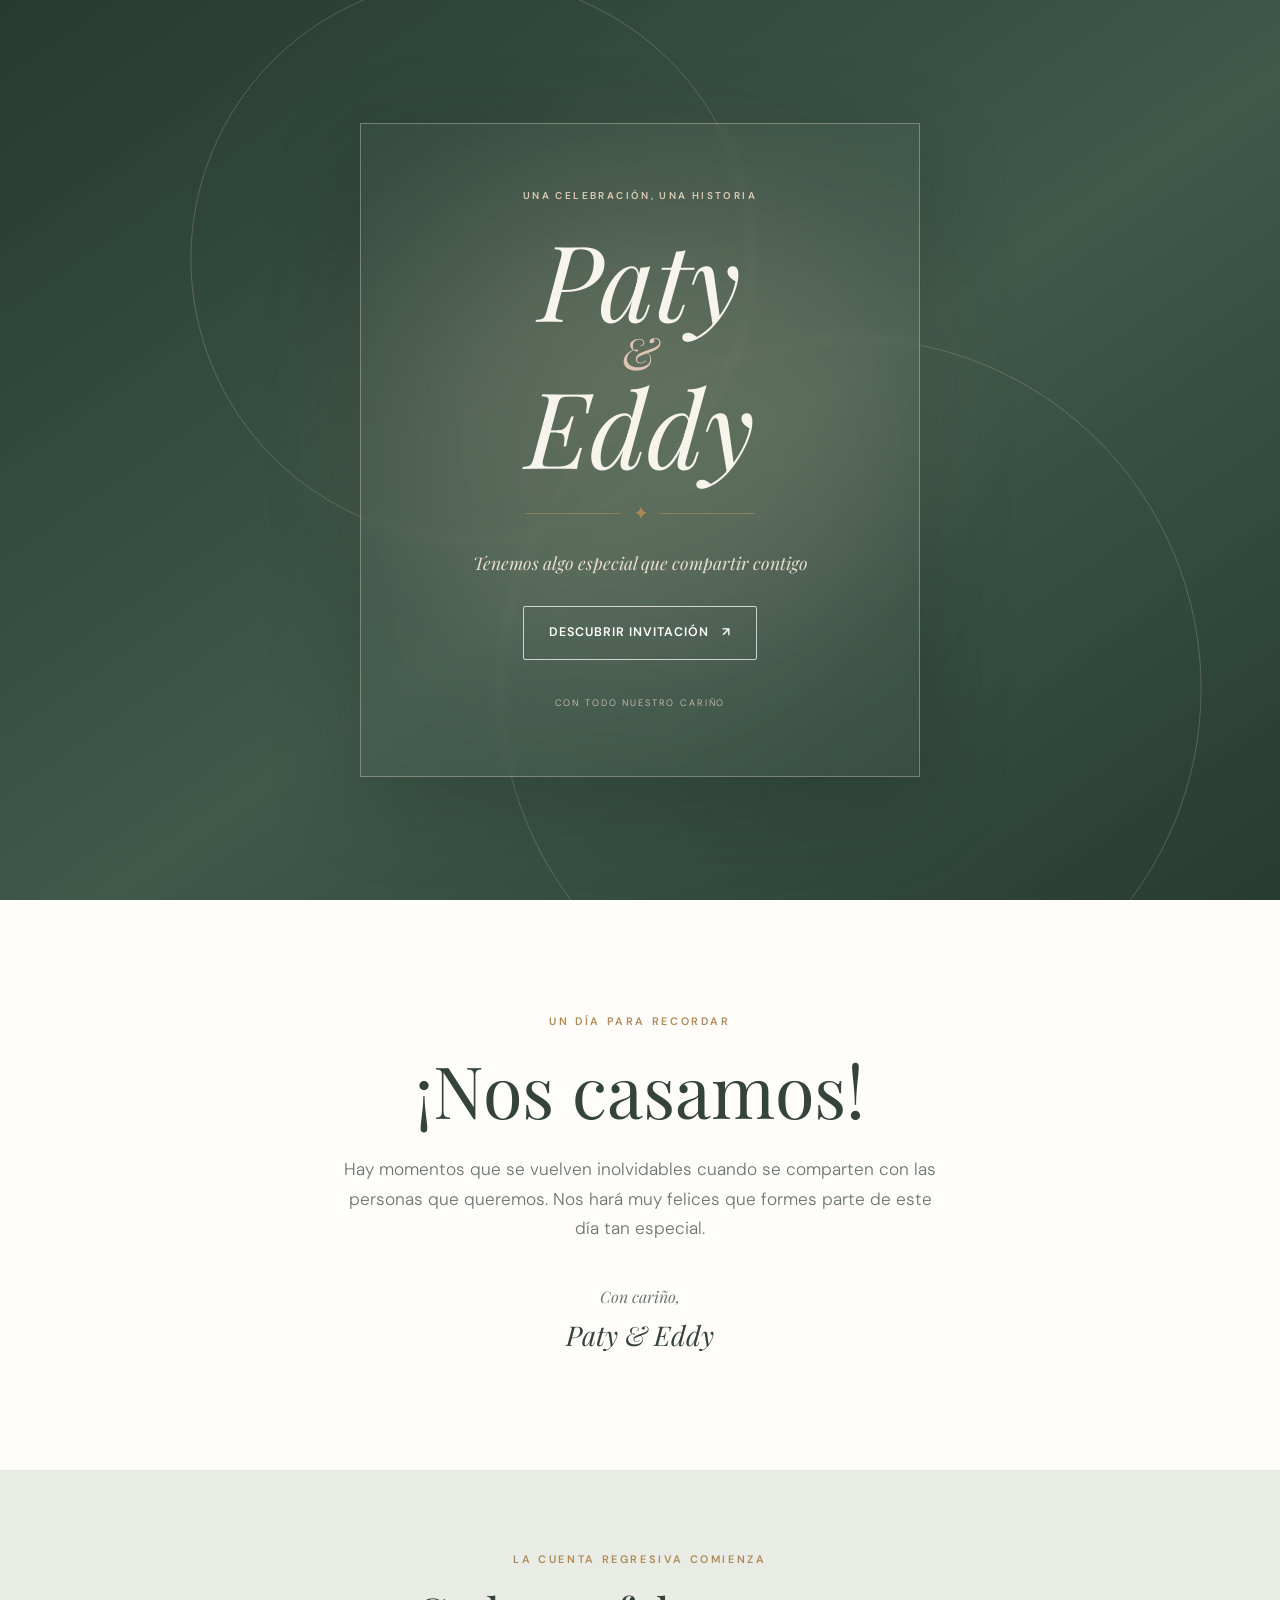
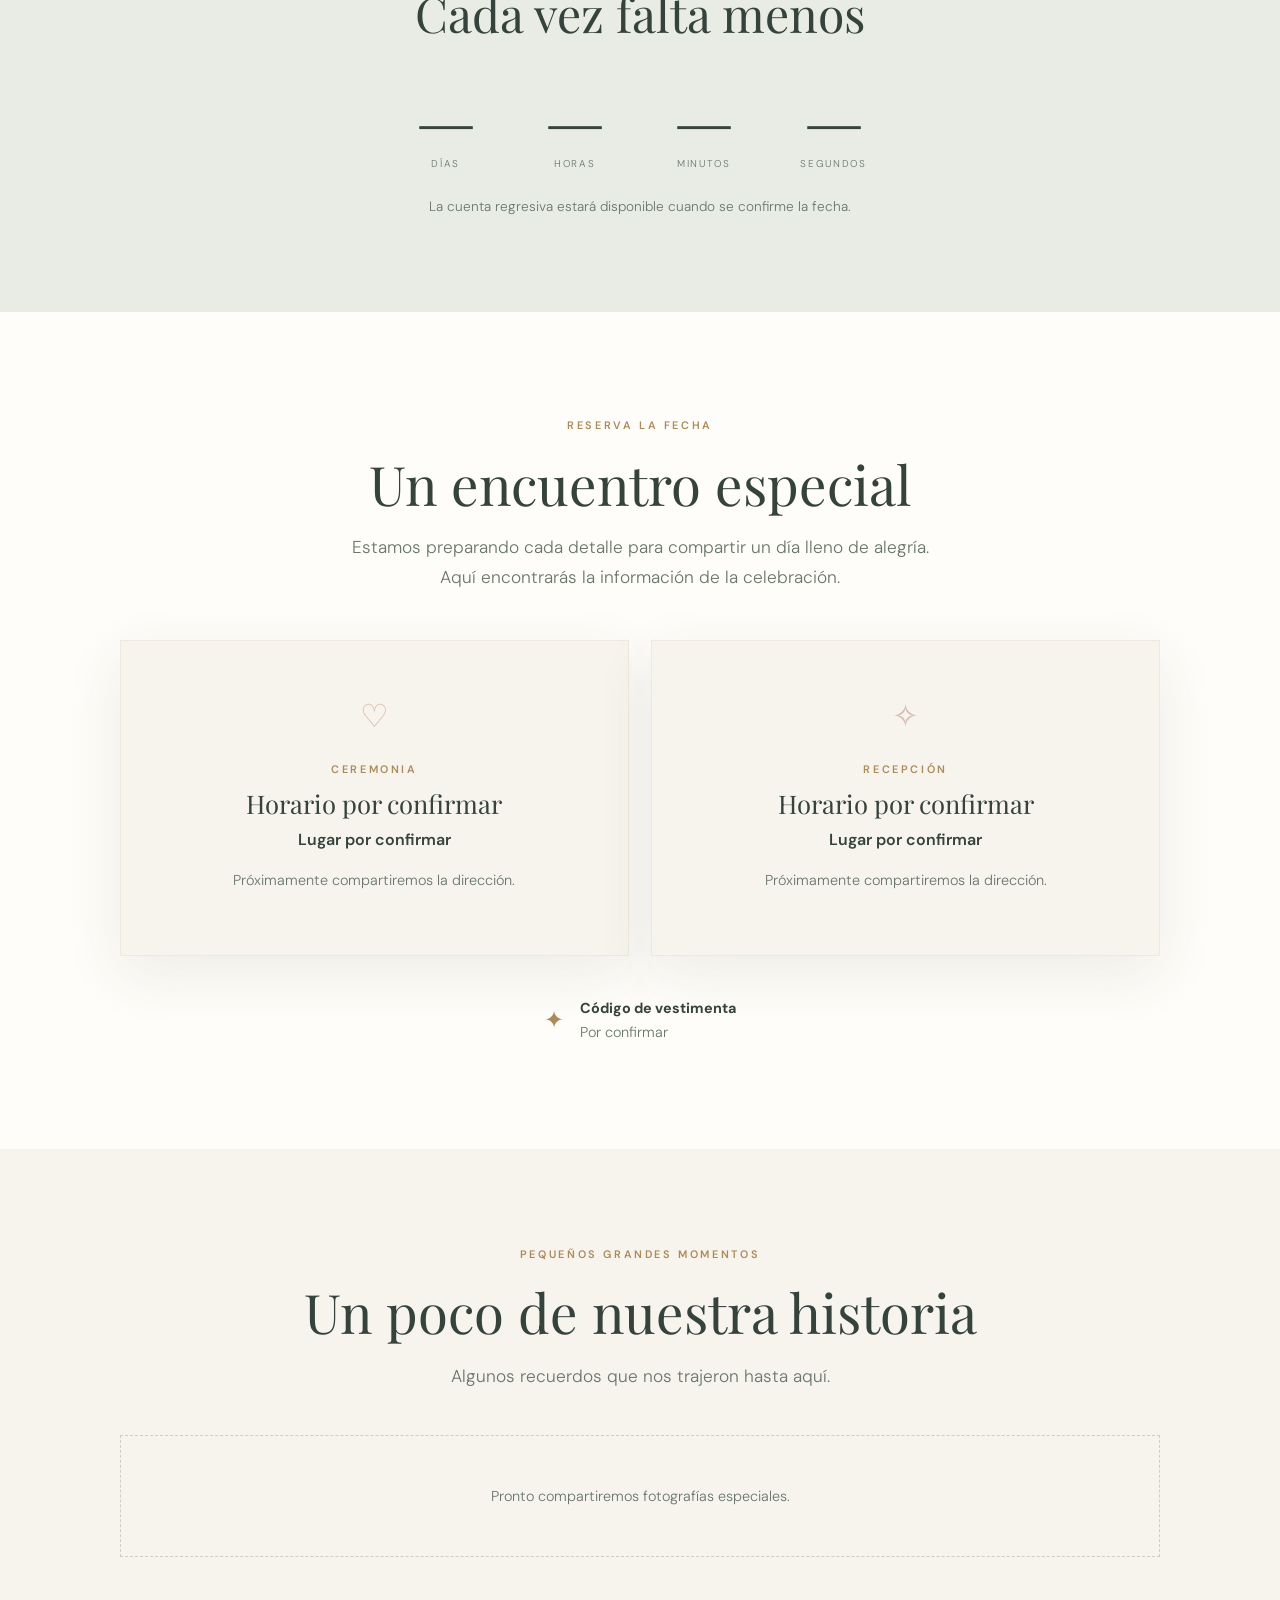
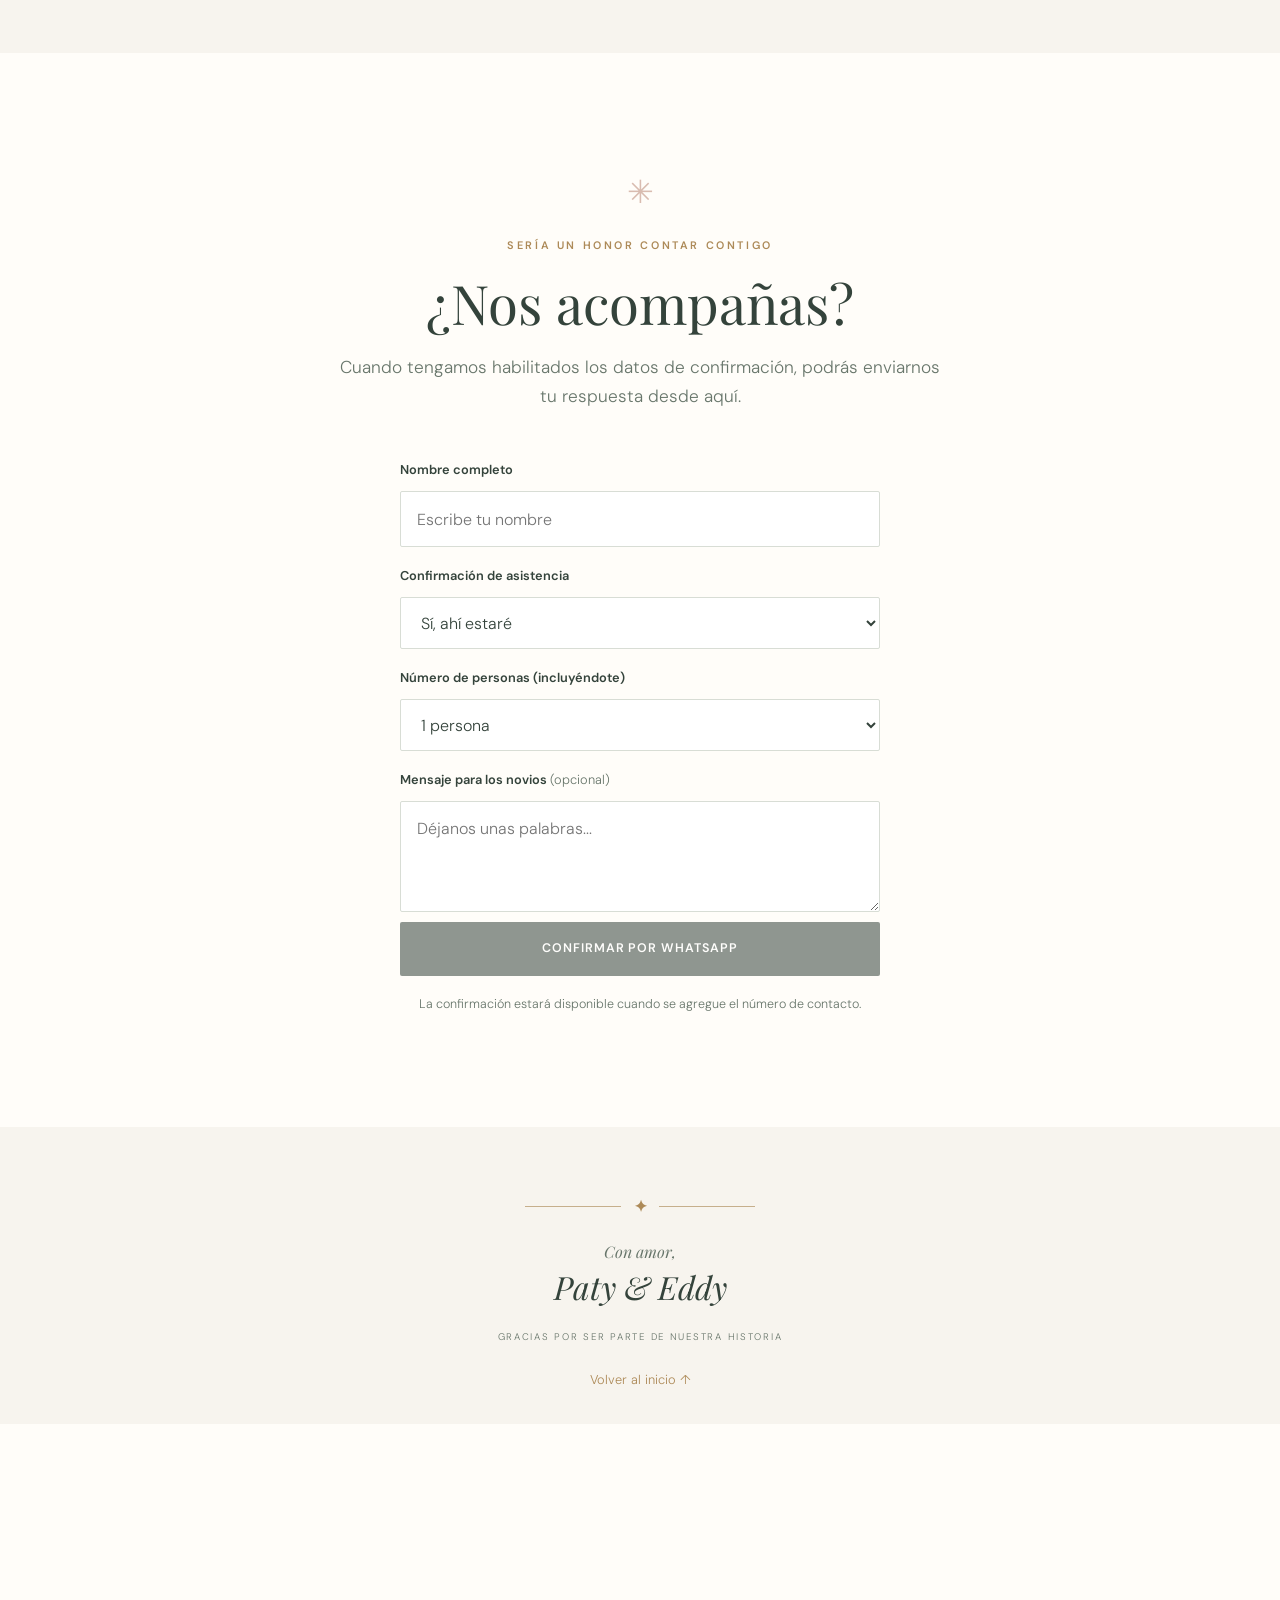
==== Proyecto_boda-mejoras-invitacion/index.html @ ac0dd662 "Actualización" ====
<!doctype html>
<html lang="es">
<head>
  <meta charset="utf-8">
  <meta name="viewport" content="width=device-width, initial-scale=1">
  <meta name="theme-color" content="#f7f4ee">
  <meta name="description" content="Una invitación especial para celebrar el amor.">
  <title>Paty &amp; Eddy | Nuestra boda</title>
  <link rel="preconnect" href="https://fonts.googleapis.com">
  <link rel="preconnect" href="https://fonts.gstatic.com" crossorigin>
  <link href="https://fonts.googleapis.com/css2?family=DM+Sans:wght@300;400;500;600&family=Playfair+Display:ital,wght@0,400;0,500;0,600;1,400;1,500&display=swap" rel="stylesheet">
  <link rel="stylesheet" href="css/style.css">
  <script src="js/config.js" defer></script>
  <script src="js/main.js" defer></script>
</head>
<body class="gate-locked">
  <div class="invitation-gate" id="invitationGate" aria-label="Abrir invitación">
    <div class="gate-glow" aria-hidden="true"></div>
    <div class="gate-card">
      <p class="eyebrow">UNA CELEBRACIÓN, UNA HISTORIA</p>
      <div class="gate-monogram" aria-hidden="true"><span data-text="partnerOne">Paty</span><i>&amp;</i><span data-text="partnerTwo">Eddy</span></div>
      <div class="cover__rule"><span></span><b>✦</b><span></span></div>
      <p class="gate-caption">Tenemos algo especial que compartir contigo</p>
      <button class="button button--light gate-open" id="openInvitation" type="button">Descubrir invitación <span aria-hidden="true">↗</span></button>
      <p class="gate-footnote">CON TODO NUESTRO CARIÑO</p>
    </div>
  </div>
  <a class="skip-link" href="#contenido">Saltar al contenido</a>

  <header class="cover" id="inicio">
    <div class="cover__ornament" aria-hidden="true">✳</div>
    <p class="eyebrow" data-text="intro">CON ALEGRÍA EN EL CORAZÓN</p>
    <p class="cover__names"><span data-text="partnerOne">Paty</span><i>&amp;</i><span data-text="partnerTwo">Eddy</span></p>
    <div class="cover__rule"><span></span><b>✦</b><span></span></div>
    <p class="cover__date" id="coverDate">PRONTO COMPARTIREMOS LA FECHA</p>
    <p class="cover__small">NOS ENCANTARÍA CELEBRAR CONTIGO</p>
  </header>

  <main id="contenido" tabindex="-1">
    <section class="welcome section-shell">
      <p class="eyebrow">UN DÍA PARA RECORDAR</p>
      <h1>¡Nos casamos!</h1>
      <p class="welcome__copy">Hay momentos que se vuelven inolvidables cuando se comparten con las personas que queremos. Nos hará muy felices que formes parte de este día tan especial.</p>
      <div class="signature"><span>Con cariño,</span><strong data-text="couple">Paty &amp; Eddy</strong></div>
    </section>

    <section class="countdown-band" aria-labelledby="countdownTitle">
      <div class="section-shell">
        <p class="eyebrow">LA CUENTA REGRESIVA COMIENZA</p>
        <h2 id="countdownTitle">Cada vez falta menos</h2>
        <div class="countdown" id="countdown" aria-live="polite">
          <div><strong id="days">--</strong><span>DÍAS</span></div>
          <div><strong id="hours">--</strong><span>HORAS</span></div>
          <div><strong id="minutes">--</strong><span>MINUTOS</span></div>
          <div><strong id="seconds">--</strong><span>SEGUNDOS</span></div>
        </div>
        <p class="muted-note" id="countdownNote">La fecha de la celebración se anunciará próximamente.</p>
      </div>
    </section>

    <section class="details section-shell" id="detalles">
      <p class="eyebrow">RESERVA LA FECHA</p>
      <h2>Un encuentro especial</h2>
      <p class="section-intro">Estamos preparando cada detalle para compartir un día lleno de alegría. Aquí encontrarás la información de la celebración.</p>
      <div class="event-grid">
        <article class="event-card">
          <div class="event-card__icon" aria-hidden="true">♡</div>
          <p class="eyebrow">CEREMONIA</p>
          <h3 id="ceremonyTime">Horario por confirmar</h3>
          <p class="event-card__place" id="ceremonyVenue">Lugar por confirmar</p>
          <p class="event-card__address" id="ceremonyAddress">Próximamente compartiremos la dirección.</p>
          <a class="text-link" id="ceremonyMap" href="#" target="_blank" rel="noopener" hidden>Ver ubicación ↗</a>
        </article>
        <article class="event-card">
          <div class="event-card__icon" aria-hidden="true">✧</div>
          <p class="eyebrow">RECEPCIÓN</p>
          <h3 id="receptionTime">Horario por confirmar</h3>
          <p class="event-card__place" id="receptionVenue">Lugar por confirmar</p>
          <p class="event-card__address" id="receptionAddress">Próximamente compartiremos la dirección.</p>
          <a class="text-link" id="receptionMap" href="#" target="_blank" rel="noopener" hidden>Ver ubicación ↗</a>
        </article>
      </div>
      <div class="dress-code">
        <span aria-hidden="true">✦</span>
        <p><strong>Código de vestimenta</strong><br><span id="dressCode">Por confirmar</span></p>
      </div>
    </section>

    <section class="gallery-section">
      <div class="section-shell">
        <p class="eyebrow">PEQUEÑOS GRANDES MOMENTOS</p>
        <h2>Un poco de nuestra historia</h2>
        <p class="section-intro">Algunos recuerdos que nos trajeron hasta aquí.</p>
        <div class="gallery" id="gallery">
          <div class="gallery-empty">Pronto compartiremos fotografías especiales.</div>
        </div>
      </div>
    </section>

    <section class="rsvp section-shell" id="confirmacion">
      <div class="rsvp__flower" aria-hidden="true">✳</div>
      <p class="eyebrow">SERÍA UN HONOR CONTAR CONTIGO</p>
      <h2>¿Nos acompañas?</h2>
      <p class="section-intro">Cuando tengamos habilitados los datos de confirmación, podrás enviarnos tu respuesta desde aquí.</p>
      <form id="rsvpForm" class="rsvp-form">
        <label for="guestName">Nombre completo</label>
        <input id="guestName" name="guestName" type="text" autocomplete="name" placeholder="Escribe tu nombre" required maxlength="90">
        <label for="attendance">Confirmación de asistencia</label>
        <select id="attendance" name="attendance" required>
          <option value="Sí asistiré">Sí, ahí estaré</option>
          <option value="No podré asistir">No podré asistir</option>
        </select>
        <label for="guestCount">Número de personas (incluyéndote)</label>
        <select id="guestCount" name="guestCount">
          <option value="1">1 persona</option><option value="2">2 personas</option>
          <option value="3">3 personas</option><option value="4">4 personas</option>
          <option value="5">5 personas</option>
        </select>
        <label for="guestMessage">Mensaje para los novios <span>(opcional)</span></label>
        <textarea id="guestMessage" name="guestMessage" rows="3" maxlength="300" placeholder="Déjanos unas palabras..."></textarea>
        <button class="button button--dark" type="submit" id="rsvpButton">Confirmar por WhatsApp</button>
        <p class="form-note" id="rsvpNote" role="status">La confirmación estará disponible cuando se agregue el número de contacto.</p>
      </form>
    </section>
  </main>

  <footer class="footer">
    <div class="cover__rule"><span></span><b>✦</b><span></span></div>
    <p>Con amor,</p>
    <strong data-text="couple">Paty &amp; Eddy</strong>
    <small>GRACIAS POR SER PARTE DE NUESTRA HISTORIA</small>
    <a href="#inicio" class="back-top">Volver al inicio ↑</a>
  </footer>

  <div class="scroll-progress" id="scrollProgress" aria-hidden="true"></div>
  <canvas class="particle-canvas" id="particleCanvas" aria-hidden="true"></canvas>
  <button class="back-top-float" id="backTop" type="button" aria-label="Volver al inicio" title="Volver al inicio">↑</button>

  <div class="lightbox" id="lightbox" role="dialog" aria-modal="true" aria-label="Fotografía ampliada" hidden>
    <button class="lightbox__close" id="lightboxClose" type="button" aria-label="Cerrar fotografía">×</button>
    <img id="lightboxImage" alt="">
  </div>

  <audio id="weddingAudio" preload="metadata"></audio>

  <aside class="music-player" id="musicPlayer" aria-label="Reproductor de música" hidden>
    <div class="music-player__top">
      <div class="vinyl-wrap" aria-hidden="true">
        <div class="vinyl-record" id="vinylRecord">
          <span class="vinyl-record__label">P&amp;E</span>
        </div>
      </div>
      <div class="music-player__meta">
        <span class="music-player__eyebrow">MÚSICA PARA ESTE DÍA</span>
        <strong id="trackTitle">Nuestra canción</strong>
        <span id="trackArtist">Nuestra selección musical</span>
      </div>
    </div>

    <div class="music-player__progress">
      <div class="music-player__times">
        <span id="currentTime">0:00</span>
        <span id="trackDuration">0:00</span>
      </div>
      <input id="trackProgress" type="range" min="0" max="100" step="0.1" value="0"
             aria-label="Progreso de la canción" aria-valuetext="0:00 de 0:00">
    </div>

    <div class="music-player__bottom">
      <div class="music-player__controls">
        <button id="prevTrack" type="button" aria-label="Canción anterior" title="Anterior">
          <svg viewBox="0 0 24 24" aria-hidden="true"><path d="M6 5v14M19 6l-10 6 10 6z"/></svg>
        </button>
        <button id="playPause" class="music-player__play" type="button" aria-label="Reproducir música" title="Reproducir">
          <svg viewBox="0 0 24 24" aria-hidden="true"><path d="m9 6 10 6-10 6z" fill="currentColor" stroke="none"/></svg>
        </button>
        <button id="nextTrack" type="button" aria-label="Siguiente canción" title="Siguiente">
          <svg viewBox="0 0 24 24" aria-hidden="true"><path d="M18 5v14M5 6l10 6-10 6z"/></svg>
        </button>
      </div>
      <label class="music-player__volume" for="musicVolume">
        <span class="music-player__volume-icon" aria-hidden="true">
          <svg viewBox="0 0 24 24"><path d="M4 10v4h4l5 4V6l-5 4H4zM16 9a5 5 0 0 1 0 6"/></svg>
        </span>
        <span>Volumen</span>
        <input id="musicVolume" type="range" min="0" max="1" step="0.05" value="0.55" aria-label="Volumen">
      </label>
      <button id="muteMusic" type="button" aria-label="Silenciar música" title="Silenciar">
        <svg viewBox="0 0 24 24" aria-hidden="true"><path d="M4 10v4h4l5 4V6l-5 4H4zM16 9a5 5 0 0 1 0 6"/></svg>
      </button>
    </div>
  </aside>

  <button class="music-toggle" id="musicToggle" type="button" aria-label="Mostrar reproductor" aria-expanded="false" title="Mostrar reproductor">
    <svg viewBox="0 0 24 24" aria-hidden="true"><circle cx="12" cy="12" r="9"/><circle cx="12" cy="12" r="2"/></svg>
  </button>
</body>
</html>
---- Proyecto_boda-mejoras-invitacion/css/style.css ----
:root {

  --ink: #34433b;

  --ink-soft: #68766b;

  --sage: #a9b6a3;

  --sage-pale: #e8ece4;

  --cream: #f7f4ee;

  --paper: #fffdf9;

  --rose: #d9bcb0;

  --gold: #ad8a58;

  --serif: "Playfair Display", Georgia, serif;

  --sans: "DM Sans", Arial, sans-serif;

  --shadow: 0 18px 55px rgba(52, 67, 59, .09);

}

* { box-sizing: border-box; }

html { scroll-behavior: smooth; }

body { margin: 0; color: var(--ink); background: var(--paper); font-family: var(--sans); font-weight: 300; line-height: 1.7; }

a { color: inherit; }

button, input, select, textarea { font: inherit; }

.skip-link { position: absolute; left: -9999px; top: 1rem; z-index: 100; background: white; padding: .7rem 1rem; }

.skip-link:focus { left: 1rem; }

.cover {

  min-height: min(900px, 100svh); padding: 5rem 1.5rem 4rem; display: flex; flex-direction: column;

  justify-content: center; align-items: center; text-align: center; position: relative; overflow: hidden;

  color: var(--cream); background:

    radial-gradient(ellipse at 50% 48%, rgba(255,255,255,.07), transparent 42%),

    linear-gradient(145deg, #52675a, #34483d 58%, #293b33);

}

.cover::before, .cover::after { content: ""; position: absolute; width: min(40vw, 360px); aspect-ratio: 1; border: 1px solid rgba(217,188,176,.35); border-radius: 50%; pointer-events: none; }

.cover::before { top: -190px; left: -160px; }

.cover::after { bottom: -210px; right: -160px; }

.cover__ornament { color: var(--rose); font-size: 2rem; margin-bottom: 1.2rem; }

.eyebrow { color: var(--gold); font-size: .68rem; font-weight: 600; letter-spacing: .24em; margin: 0 0 1rem; }

.cover .eyebrow, .cover__small { color: #e4d6c9; }

.cover__names { display: flex; flex-direction: column; gap: .05em; font: italic clamp(4rem, 13vw, 8.5rem)/.98 var(--serif); margin: 1.2rem 0; }

.cover__names i { font-size: .43em; color: #dfc4b4; font-weight: 400; }

.cover__rule { display: flex; align-items: center; justify-content: center; gap: .8rem; width: min(230px, 55vw); margin: 1.1rem auto; color: var(--gold); }

.cover__rule span { height: 1px; flex: 1; background: currentColor; opacity: .65; }

.cover__date { letter-spacing: .18em; font-size: .76rem; color: #e8ddd1; margin: .8rem 0 2rem; }

.button { display: inline-flex; justify-content: center; align-items: center; gap: .8rem; border: 1px solid transparent; border-radius: 2px; padding: .95rem 1.6rem; text-decoration: none; cursor: pointer; font-size: .78rem; font-weight: 600; letter-spacing: .08em; text-transform: uppercase; transition: transform .2s, background .2s; }

.button:hover { transform: translateY(-2px); }

.button--light { border-color: rgba(255,255,255,.65); color: white; background: transparent; }

.button--light:hover { background: rgba(255,255,255,.1); }

.button--dark { color: white; background: var(--ink); width: 100%; }

.button--dark:hover { background: #52675a; }

.cover__small { margin: 2.2rem 0 0; font-size: .62rem; letter-spacing: .2em; }

.section-shell { width: min(100% - 3rem, 980px); margin: 0 auto; }

section { padding: 6.5rem 0; text-align: center; }

h1, h2, h3 { font-family: var(--serif); font-weight: 400; line-height: 1.2; }

h1 { font-size: clamp(2.8rem, 7vw, 4.5rem); margin: 0 0 1.4rem; }

h2 { font-size: clamp(2.2rem, 5vw, 3.4rem); margin: 0 0 1.1rem; }

.welcome { padding-top: 7rem; padding-bottom: 7rem; }

.welcome__copy, .section-intro { max-width: 610px; margin: 0 auto; color: var(--ink-soft); font-size: 1rem; }

.signature { display: grid; gap: .1rem; margin-top: 2.5rem; color: var(--ink-soft); font-family: var(--serif); font-style: italic; }

.signature strong { color: var(--ink); font-size: 1.7rem; font-weight: 400; }

.countdown-band { background: var(--sage-pale); text-align: center; padding: 5rem 0; }

.countdown-band h2 { font-size: clamp(2rem, 5vw, 3rem); }

.countdown { display: flex; justify-content: center; gap: clamp(1rem, 5vw, 4rem); margin: 2.4rem auto 1.4rem; }

.countdown div { min-width: 65px; display: grid; gap: .2rem; }

.countdown strong { font: 400 clamp(2.5rem, 7vw, 4.5rem)/1 var(--serif); color: var(--ink); font-variant-numeric: tabular-nums; }

.countdown span { font-size: .62rem; letter-spacing: .17em; color: var(--ink-soft); }

.muted-note { color: var(--ink-soft); font-size: .85rem; }

.event-grid { display: grid; grid-template-columns: repeat(2, minmax(0,1fr)); gap: 1.4rem; margin-top: 3rem; text-align: center; }

.event-card { padding: 2.4rem 1.5rem; background: var(--cream); border: 1px solid #eee8df; box-shadow: var(--shadow); }

.event-card__icon { color: var(--rose); font-size: 2rem; margin-bottom: 1rem; }

.event-card .eyebrow { margin-bottom: .6rem; }

.event-card h3 { font-size: 1.6rem; margin: 0 0 .5rem; }

.event-card__place { font-weight: 600; margin: 0 0 .2rem; }

.event-card__address { color: var(--ink-soft); font-size: .9rem; white-space: pre-line; }

.text-link { color: var(--gold); font-size: .8rem; text-underline-offset: 4px; }

.dress-code { display: flex; align-items: center; justify-content: center; gap: 1rem; margin-top: 2.5rem; }

.dress-code > span { color: var(--gold); font-size: 1.5rem; }

.dress-code p { margin: 0; text-align: left; font-size: .9rem; }

.dress-code p span { color: var(--ink-soft); }

.gallery-section { background: var(--cream); padding: 6rem 0; text-align: center; }

.gallery { display: grid; grid-template-columns: repeat(3, minmax(0,1fr)); gap: .8rem; margin-top: 2.7rem; }

.gallery button { padding: 0; border: 0; aspect-ratio: 1; overflow: hidden; background: var(--sage-pale); cursor: zoom-in; }

.gallery img { width: 100%; height: 100%; display: block; object-fit: cover; transition: transform .4s; }

.gallery button:hover img { transform: scale(1.05); }

.gallery-empty { grid-column: 1 / -1; padding: 3rem 1rem; border: 1px dashed #c8cfc4; color: var(--ink-soft); font-size: .9rem; }

.rsvp { max-width: 650px; padding-top: 7rem; padding-bottom: 7rem; }

.rsvp__flower { color: var(--rose); font-size: 2rem; margin-bottom: 1rem; }

.rsvp-form { max-width: 480px; display: grid; gap: .65rem; text-align: left; margin: 2.5rem auto 0; }

.rsvp-form label { font-size: .8rem; font-weight: 600; margin-top: .45rem; }

.rsvp-form label span { color: var(--ink-soft); font-weight: 300; }

.rsvp-form input, .rsvp-form select, .rsvp-form textarea { width: 100%; border: 1px solid #d8ddd5; border-radius: 2px; padding: .85rem 1rem; color: var(--ink); background: #fff; outline-offset: 2px; }

.rsvp-form input:focus, .rsvp-form select:focus, .rsvp-form textarea:focus { outline: 2px solid var(--sage); }

.rsvp-form textarea { resize: vertical; }

.form-note { color: var(--ink-soft); text-align: center; font-size: .78rem; margin: .5rem 0 0; }

.footer { padding: 3rem 1.5rem 2rem; text-align: center; background: var(--cream); }

.footer > p { font-family: var(--serif); font-style: italic; margin: 1rem 0 0; color: var(--ink-soft); }

.footer > strong { display: block; font: italic 2rem var(--serif); }

.footer small { display: block; margin-top: 1.3rem; color: var(--ink-soft); font-size: .6rem; letter-spacing: .18em; }

.back-top { display: inline-block; margin-top: 1.5rem; color: var(--gold); font-size: .8rem; text-decoration: none; }

.music-toggle { position: fixed; right: 1.2rem; bottom: 1.2rem; z-index: 10; width: 48px; height: 48px; border: 0; border-radius: 50%; color: white; background: var(--ink); box-shadow: var(--shadow); cursor: pointer; font-size: 1.3rem; }

.lightbox { position: fixed; inset: 0; z-index: 120; display: grid; place-items: center; padding: 2rem; background: rgba(24,34,29,.94); }

.lightbox[hidden] { display: none; }

.lightbox img { max-width: min(100%, 1100px); max-height: 85vh; object-fit: contain; }

.lightbox__close { position: absolute; top: 1rem; right: 1.5rem; border: 0; color: white; background: transparent; font-size: 2.5rem; cursor: pointer; }

@media (max-width: 650px) {

  .cover { min-height: 92svh; }

  section { padding: 5rem 0; }

  .event-grid { grid-template-columns: 1fr; }

  .countdown { gap: .75rem; }

  .countdown div { min-width: 58px; }

  .countdown span { font-size: .55rem; letter-spacing: .1em; }

  .gallery { grid-template-columns: repeat(2, minmax(0,1fr)); gap: .55rem; }

  .section-shell { width: min(100% - 2rem, 980px); }

}

@media (prefers-reduced-motion: reduce) {

  *, *::before, *::after { scroll-behavior: auto !important; transition-duration: .01ms !important; animation-duration: .01ms !important; }

}





*/* EXPERIENCIA DE APERTURA */*

.gate-locked { overflow: hidden; }

.invitation-gate {

  position: fixed; inset: 0; z-index: 100; display: grid; place-items: center; overflow: hidden;

  padding: 1.5rem; color: var(--cream); text-align: center;

  background: radial-gradient(ellipse at 50% 42%, rgba(190,169,137,.16), transparent 42%),

              linear-gradient(145deg, #253a31, #40594b 54%, #263b32);

  transition: opacity .85s ease, visibility .85s ease;

}

.invitation-gate::before, .invitation-gate::after { content: ""; position: absolute; width: min(76vw, 560px); aspect-ratio: 1; border: 1px solid rgba(224,202,174,.24); border-radius: 50%; pointer-events: none; }

.invitation-gate::before { transform: translate(-30%, -34%); }

.invitation-gate::after { transform: translate(30%, 34%); width: min(94vw, 700px); }

.gate-glow { position: absolute; width: min(75vw, 520px); aspect-ratio: 1; border-radius: 50%; background: rgba(226,204,171,.08); filter: blur(65px); animation: gatePulse 5s ease-in-out infinite alternate; }

.gate-card { position: relative; z-index: 1; width: min(100%, 560px); padding: clamp(2rem, 7vw, 4rem) clamp(1.2rem, 5vw, 3rem); border: 1px solid rgba(232,220,201,.36); background: rgba(255,255,255,.035); box-shadow: 0 25px 90px rgba(0,0,0,.16); backdrop-filter: blur(5px); animation: gateArrive 1s cubic-bezier(.2,.75,.25,1) both; }

.gate-card .eyebrow { color: #dfcdb5; font-size: .62rem; }

.gate-monogram { display: flex; flex-direction: column; gap: .02em; margin: 1.5rem 0; font: italic clamp(3.8rem, 15vw, 6.6rem)/.95 var(--serif); }

.gate-monogram i { color: #dfc4b4; font-size: .42em; font-weight: 400; }

.gate-caption { color: #e9dfd3; font: italic 1.1rem var(--serif); margin: 1.5rem 0 2rem; }

.gate-open { min-width: 220px; border-color: rgba(255,255,255,.72); }

.gate-open span { transition: transform .25s ease; }

.gate-open:hover span { transform: translate(3px,-3px); }

.gate-footnote { margin: 2.3rem 0 0; color: #d5c9bb; font-size: .58rem; letter-spacing: .2em; }

.invitation-gate.is-opening { opacity: 0; visibility: hidden; pointer-events: none; }

.invitation-gate.is-opening .gate-card { animation: gateExit .7s ease both; }



*/* REVELADO DE CONTENIDO Y MICROINTERACCIONES */*

.reveal { opacity: 0; transform: translateY(28px); transition: opacity .8s ease var(--reveal-delay, 0ms), transform .8s cubic-bezier(.2,.7,.2,1) var(--reveal-delay, 0ms); }

.reveal.is-visible, .is-visible { opacity: 1; transform: translateY(0); }

.event-card { transition: transform .35s ease, box-shadow .35s ease, border-color .35s ease; }

.event-card:hover { transform: translateY(-7px); border-color: #d8c6ad; box-shadow: 0 24px 60px rgba(52,67,59,.14); }

.gallery button { border-radius: 2px; }

.gallery button:focus-visible, .button:focus-visible, .music-toggle:focus-visible { outline: 3px solid var(--gold); outline-offset: 4px; }

.music-toggle { transition: transform .25s ease, box-shadow .25s ease; }

.music-toggle:hover { transform: translateY(-3px) rotate(8deg); box-shadow: 0 14px 35px rgba(52,67,59,.2); }



@keyframes gateArrive { from { opacity: 0; transform: translateY(24px) scale(.97); } to { opacity: 1; transform: translateY(0) scale(1); } }

@keyframes gateExit { to { opacity: 0; transform: translateY(-18px) scale(1.03); } }

@keyframes gatePulse { from { transform: scale(.88); opacity: .55; } to { transform: scale(1.12); opacity: 1; } }



@media (max-width: 650px) {

  .gate-card { padding: 2.4rem 1.15rem; }

  .gate-caption { max-width: 260px; margin: 1.25rem auto 1.7rem; }

  .gate-open { width: 100%; max-width: 280px; }

  .cover { min-height: 100svh; padding-inline: 1rem; }

  .cover__names { font-size: clamp(3.8rem, 17vw, 6rem); }

  .countdown { display: grid; grid-template-columns: repeat(4, minmax(0,1fr)); gap: .4rem; }

  .countdown div { min-width: 0; }

  .countdown strong { font-size: clamp(1.8rem, 9vw, 2.8rem); }

  .countdown span { font-size: .5rem; letter-spacing: .07em; }

  .event-card { padding: 2rem 1.2rem; }

  .rsvp-form { width: 100%; }

  .music-toggle { right: .85rem; bottom: .85rem; }

}

@media (max-width: 360px) {

  .gate-card .eyebrow { letter-spacing: .13em; }

  .countdown { gap: .2rem; }

  .countdown span { font-size: .45rem; }

}

@media (prefers-reduced-motion: reduce) {

  .gate-glow, .gate-card { animation: none !important; }

  .reveal { opacity: 1; transform: none; transition: none; }

}







*/* PULIDO VISUAL: animaciones suaves y composición adaptable */*

.cover { background-size: 150% 150%; animation: cover-shift 18s ease-in-out infinite alternate; }

.cover__ornament { animation: ornament-turn 18s linear infinite; }

.cover__names span { display: inline-block; transition: transform .45s ease, text-shadow .45s ease; }

.cover__names span:hover { transform: translateY(-5px); text-shadow: 0 10px 28px rgba(0,0,0,.18); }

.cover__rule b { display: inline-block; animation: ornament-pulse 3s ease-in-out infinite; }

.gallery button { position: relative; border-radius: 3px; }

.gallery button::after { content: "＋"; position: absolute; inset: 0; display: grid; place-items: center; color: white; font-size: 2rem; background: rgba(37,58,49,0); opacity: 0; transition: opacity .35s, background .35s; }

.gallery button:hover::after, .gallery button:focus-visible::after { opacity: 1; background: rgba(37,58,49,.22); }

.gallery img { transition: transform .65s cubic-bezier(.2,.7,.2,1), filter .65s; }

.gallery button:hover img { transform: scale(1.075); filter: saturate(1.08); }

.event-card { position: relative; overflow: hidden; }

.event-card::before { content: ""; position: absolute; inset: 0 auto 0 0; width: 3px; background: var(--gold); transform: scaleY(0); transform-origin: bottom; transition: transform .4s ease; }

.event-card:hover::before { transform: scaleY(1); }

.rsvp-form input, .rsvp-form select, .rsvp-form textarea { transition: border-color .2s, box-shadow .2s; }

.rsvp-form input:focus, .rsvp-form select:focus, .rsvp-form textarea:focus { border-color: var(--sage); box-shadow: 0 0 0 4px rgba(169,182,163,.16); }

.button { min-height: 48px; }

@keyframes cover-shift { from { background-position: 0% 45%; } to { background-position: 100% 55%; } }

@keyframes ornament-turn { to { transform: rotate(360deg); } }

@keyframes ornament-pulse { 0%,100% { transform: scale(1); opacity: .8; } 50% { transform: scale(1.2); opacity: 1; } }

@media (min-width: 900px) {

  .section-shell { width: min(100% - 5rem, 1040px); }

  .welcome__copy, .section-intro { font-size: 1.08rem; }

  .event-card { padding: 3rem 2rem; }

  .gallery { gap: 1rem; }

}

@media (max-width: 650px) {

  .section-shell { width: min(100% - 2rem, 980px); }

  .cover { min-height: 100svh; padding: 3.5rem 1rem; }

  .gate-card { width: min(100%, 440px); }

  .gate-monogram { font-size: clamp(3.4rem, 16vw, 5.4rem); }

  section, .gallery-section { padding: 4.5rem 0; }

  .welcome { padding-top: 5rem; padding-bottom: 5rem; }

  .countdown-band { padding: 4rem 0; }

  .dress-code { align-items: flex-start; }

  .gallery { gap: .55rem; }

  .rsvp { padding-top: 5rem; padding-bottom: 5rem; }

  .footer { padding-inline: 1rem; }

}

@media (prefers-reduced-motion: reduce) {

  .cover, .cover__ornament, .cover__rule b { animation: none !important; }

  .cover__names span, .gallery img, .gallery button::after { transition: none !important; }

}



*/* CAPA INTERACTIVA: detalles discretos, sin convertir la boda en una feria RGB. */*

.particle-canvas { position: fixed; inset: 0; z-index: 110; width: 100%; height: 100%; pointer-events: none; }

.scroll-progress { position: fixed; z-index: 80; inset: 0 auto auto 0; width: 0; height: 3px; background: linear-gradient(90deg, #c9ad82, #e7d7bd); box-shadow: 0 1px 8px rgba(173,138,88,.2); pointer-events: none; }

.back-top-float { position: fixed; right: 1.25rem; bottom: 1.25rem; z-index: 70; width: 48px; height: 48px; display: grid; place-items: center; border: 1px solid rgba(255,255,255,.75); border-radius: 50%; color: #fff; background: #34483d; box-shadow: 0 8px 24px rgba(31,45,37,.24); font-size: 1.35rem; cursor: pointer; opacity: 0; visibility: hidden; transform: translateY(10px); transition: opacity .25s, transform .25s, visibility .25s, background .25s; }

.back-top-float.is-visible { opacity: 1; visibility: visible; transform: translateY(0); }

.back-top-float:hover { background: #52675a; transform: translateY(-3px); }

.back-top-float:focus-visible, .music-player button:focus-visible { outline: 3px solid #ad8a58; outline-offset: 3px; }

.music-player { position: fixed; z-index: 70; right: 1.25rem; bottom: 5.1rem; width: min(310px, calc(100vw - 2rem)); padding: 1rem 1.1rem .85rem; color: #fffdf9; background: rgba(49,67,57,.97); border: 1px solid rgba(231,215,189,.35); box-shadow: 0 12px 34px rgba(31,45,37,.2); backdrop-filter: blur(12px); }

.music-player[hidden] { display: none; }

.music-player__meta { display: grid; gap: .12rem; margin-bottom: .65rem; }

.music-player__eyebrow { color: #d8c4a6; font-size: .55rem; letter-spacing: .16em; }

.music-player__meta strong { overflow: hidden; text-overflow: ellipsis; white-space: nowrap; font: italic 1.1rem var(--serif); }

.music-player__controls { display: flex; align-items: center; justify-content: center; gap: .8rem; }

.music-player button { width: 34px; height: 34px; border: 1px solid rgba(255,255,255,.25); border-radius: 50%; color: white; background: transparent; cursor: pointer; font-size: 1.05rem; }

.music-player button:hover { background: rgba(255,255,255,.12); }

.music-player button.music-player__play { width: 42px; height: 42px; color: #34433b; background: #e9ddcb; border-color: #e9ddcb; font-size: .85rem; }

.volume-control { display: flex; align-items: center; gap: .7rem; margin-top: .7rem; color: #e2d9cc; font-size: .65rem; }

.volume-control input { flex: 1; min-width: 0; accent-color: #d5bd98; }

@media (max-width: 650px) {

  .back-top-float { right: .85rem; bottom: .85rem; width: 44px; height: 44px; }

  .music-player { right: .85rem; bottom: 4.55rem; }

}

@media (prefers-reduced-motion: reduce) {

  .particle-canvas { display: none; }

  .back-top-float, .music-player, .scroll-progress { transition: none !important; }

}


/* ============================================
   REPRODUCTOR VINTAGE: VINILO + CONTROLES
   ============================================ */
.music-player {
  position: fixed;
  z-index: 75;
  right: 1.25rem;
  bottom: 1.25rem;
  width: min(360px, calc(100vw - 2.5rem));
  padding: 1rem;
  color: #fdfaf3;
  background: rgba(43, 59, 50, .97);
  border: 1px solid rgba(219, 196, 160, .42);
  border-radius: 5px;
  box-shadow: 0 18px 48px rgba(31, 45, 37, .25);
  backdrop-filter: blur(14px);
}
.music-player[hidden] { display: none !important; }
.music-player__top {
  display: flex;
  align-items: center;
  gap: .9rem;
}
.vinyl-wrap {
  width: 88px;
  height: 88px;
  flex: 0 0 88px;
  display: grid;
  place-items: center;
  position: relative;
}
.vinyl-record {
  width: 82px;
  height: 82px;
  display: grid;
  place-items: center;
  border-radius: 50%;
  position: relative;
  background:
    repeating-radial-gradient(circle at center, #202321 0 2px, #303431 2.5px 3px, #171a18 3.5px 5px),
    #202321;
  border: 1px solid rgba(255,255,255,.18);
  box-shadow: 0 5px 16px rgba(0,0,0,.35), inset 0 0 0 5px rgba(255,255,255,.025);
}
.vinyl-record::before {
  content: "";
  position: absolute;
  inset: 12px;
  border: 1px solid rgba(255,255,255,.09);
  border-radius: 50%;
}
.vinyl-record__label {
  width: 29px;
  height: 29px;
  display: grid;
  place-items: center;
  border-radius: 50%;
  color: #526354;
  background: #e7d8bd;
  border: 3px solid #c5a878;
  font: 600 .48rem var(--sans);
  letter-spacing: .04em;
}
.vinyl-record__label::after {
  content: "";
  width: 4px;
  height: 4px;
  position: absolute;
  border-radius: 50%;
  background: #4b493f;
}
.vinyl-record.is-spinning { animation: vinyl-spin 4s linear infinite; }
@keyframes vinyl-spin { to { transform: rotate(360deg); } }
.music-player__meta { min-width: 0; flex: 1; display: grid; gap: .18rem; }
.music-player__eyebrow {
  color: #d6c19e;
  font-size: .55rem;
  font-weight: 600;
  letter-spacing: .16em;
}
.music-player__meta strong {
  overflow: hidden;
  text-overflow: ellipsis;
  white-space: nowrap;
  font: italic 1.12rem var(--serif);
  color: #fffdf8;
}
.music-player__meta span:last-child {
  color: #d5d4c9;
  font-size: .7rem;
}
.music-player__progress { margin-top: .9rem; }
.music-player__times {
  display: flex;
  justify-content: space-between;
  color: #d7d5ca;
  font-size: .62rem;
  font-variant-numeric: tabular-nums;
  margin-bottom: .15rem;
}
.music-player input[type="range"] {
  --progress: 0%;
  display: block;
  width: 100%;
  height: 5px;
  margin: .2rem 0;
  padding: 0;
  appearance: none;
  -webkit-appearance: none;
  border: 0;
  border-radius: 99px;
  outline: none;
  background: linear-gradient(to right, #d4b987 0 var(--progress), rgba(255,255,255,.25) var(--progress) 100%);
  cursor: pointer;
}
.music-player input[type="range"]::-webkit-slider-thumb {
  appearance: none;
  width: 11px; height: 11px;
  border-radius: 50%;
  background: #f3e7d2;
  border: 2px solid #b99a68;
  box-shadow: 0 1px 5px rgba(0,0,0,.3);
}
.music-player input[type="range"]::-moz-range-thumb {
  width: 9px; height: 9px;
  border-radius: 50%;
  background: #f3e7d2;
  border: 2px solid #b99a68;
}
.music-player__bottom {
  display: flex;
  align-items: center;
  justify-content: space-between;
  gap: .75rem;
  margin-top: .65rem;
}
.music-player__controls { display: flex; align-items: center; gap: .5rem; }
.music-player button {
  display: inline-grid;
  place-items: center;
  width: 34px;
  height: 34px;
  padding: 0;
  border: 1px solid rgba(255,255,255,.22);
  border-radius: 50%;
  color: #f8f3e9;
  background: rgba(255,255,255,.035);
  cursor: pointer;
  transition: background .2s ease, transform .2s ease, border-color .2s ease;
}
.music-player button:hover { background: rgba(255,255,255,.13); transform: translateY(-1px); }
.music-player button svg, .music-toggle svg { width: 17px; height: 17px; fill: none; stroke: currentColor; stroke-width: 1.8; stroke-linecap: round; stroke-linejoin: round; }
.music-player button.music-player__play {
  width: 41px;
  height: 41px;
  color: #34433b;
  background: #e9ddc8;
  border-color: #e9ddc8;
}
.music-player button.music-player__play svg { width: 19px; height: 19px; }
.music-player button.music-player__play:hover { background: #f6ead6; }
.music-player__volume {
  display: flex;
  align-items: center;
  gap: .45rem;
  min-width: 105px;
  color: #e3d9c8;
  font-size: .62rem;
}
.music-player__volume input[type="range"] { width: 65px; }
.music-player__volume-icon { display: grid; place-items: center; }
.music-player__volume-icon svg { width: 16px; height: 16px; }
.music-toggle { display: none; }

@media (max-width: 650px) {
  .music-player {
    right: .75rem;
    bottom: .75rem;
    width: min(340px, calc(100vw - 1.5rem));
    padding: .85rem;
    transform: translateY(calc(100% + 1.25rem));
    opacity: 0;
    visibility: hidden;
    transition: transform .3s ease, opacity .3s ease, visibility .3s ease;
  }
  .music-player.is-expanded {
    transform: translateY(0);
    opacity: 1;
    visibility: visible;
  }
  .music-toggle {
    position: fixed;
    z-index: 76;
    right: .85rem;
    bottom: .85rem;
    width: 52px;
    height: 52px;
    display: grid;
    place-items: center;
    border: 1px solid rgba(231,215,189,.7);
    border-radius: 50%;
    color: #f9f4e9;
    background: #34483d;
    box-shadow: 0 8px 25px rgba(31,45,37,.28);
    cursor: pointer;
    transition: transform .25s ease, opacity .25s ease;
  }
  .music-toggle svg { width: 22px; height: 22px; }
  .music-toggle.is-playing svg { animation: vinyl-spin 5s linear infinite; }
  .music-player.is-expanded + .music-toggle { opacity: 0; pointer-events: none; }
  .music-player__top { gap: .7rem; }
  .vinyl-wrap { width: 70px; height: 70px; flex-basis: 70px; }
  .vinyl-record { width: 66px; height: 66px; }
  .vinyl-record__label { width: 25px; height: 25px; }
}
@media (prefers-reduced-motion: reduce) {
  .vinyl-record.is-spinning, .music-toggle.is-playing svg { animation: none !important; }
  .music-player { transition: none !important; }
}

/* El reproductor solo aparece después de abrir la invitación. */
.gate-locked .music-player,
.gate-locked .music-toggle { display: none !important; }

@media (min-width: 651px) {
  .music-player { right: 5.5rem; bottom: 1.25rem; }
}
@media (max-width: 650px) {
  .music-player { left: .75rem; right: auto; bottom: .75rem; }
  .music-toggle { left: .85rem; right: auto; bottom: .85rem; }
}

.music-player__volume input[type="range"] {
  background: rgba(255,255,255,.28);
  --progress: 0%;
}
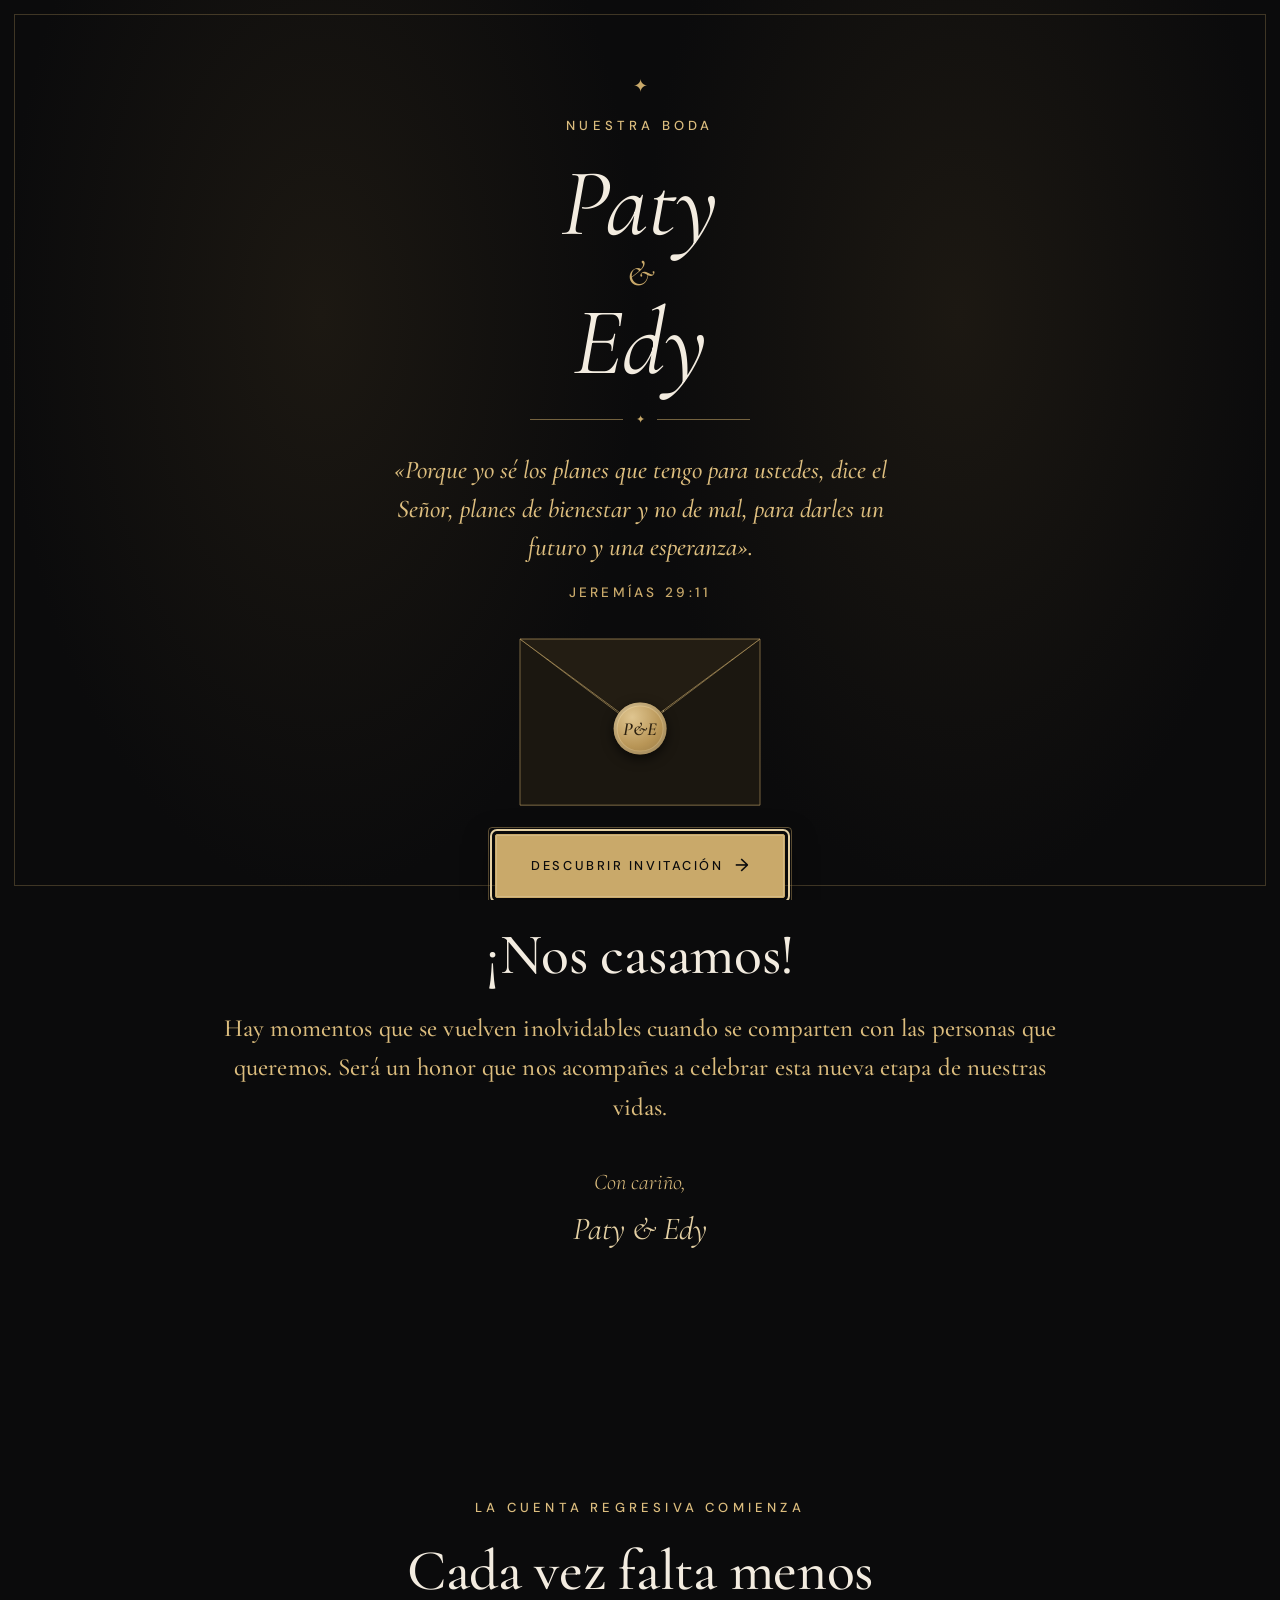
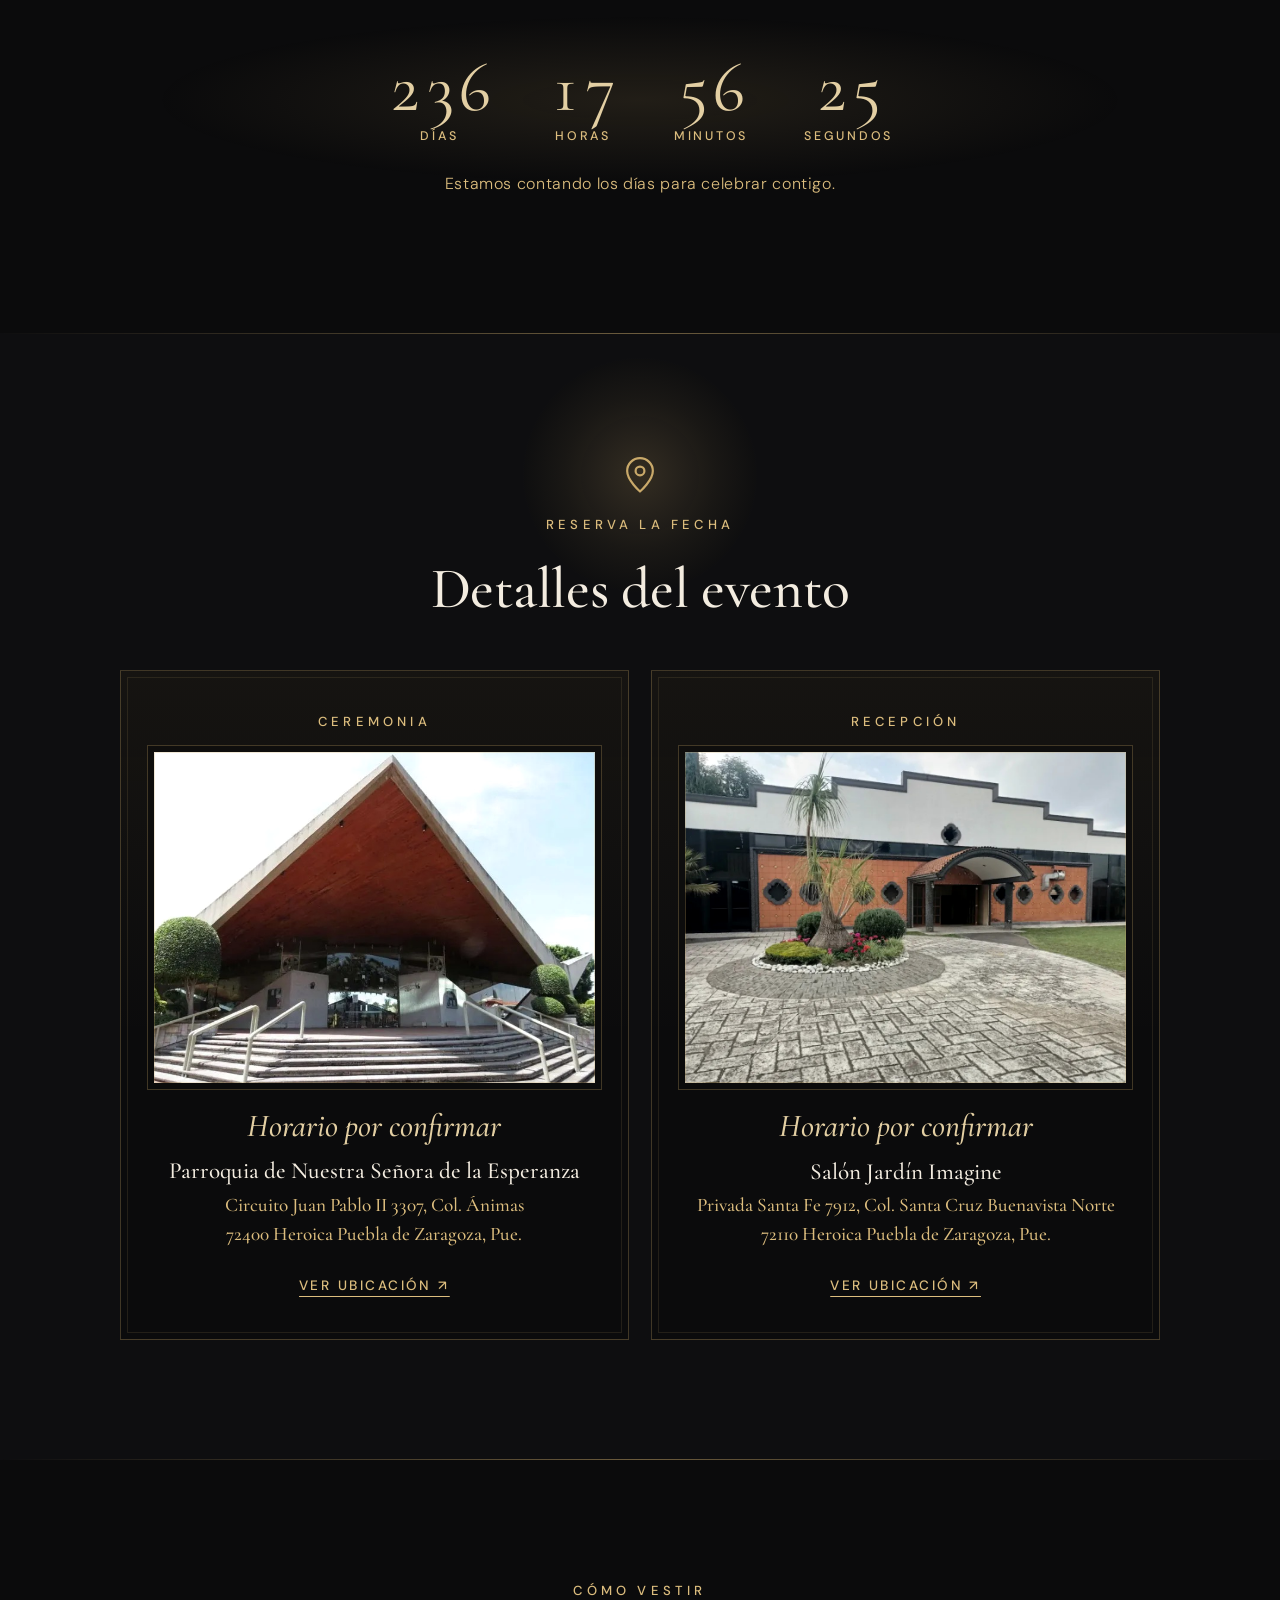
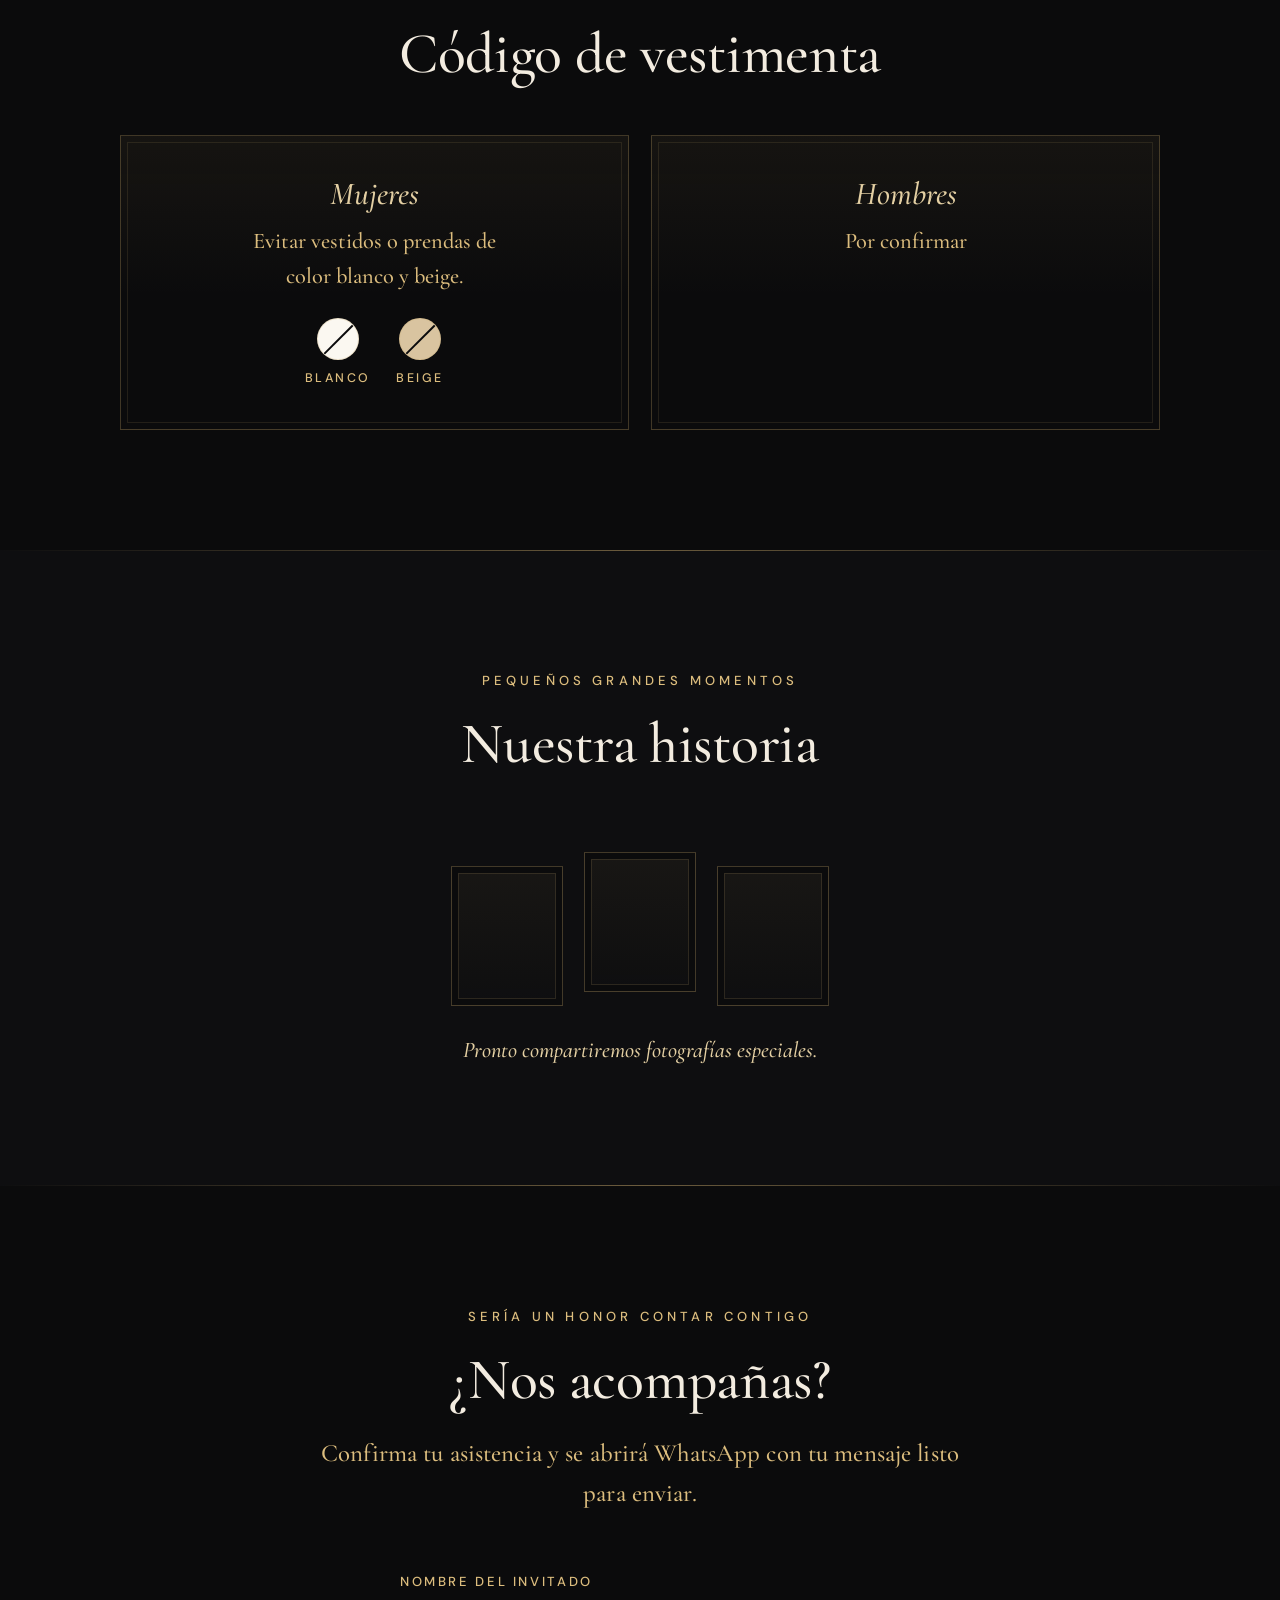
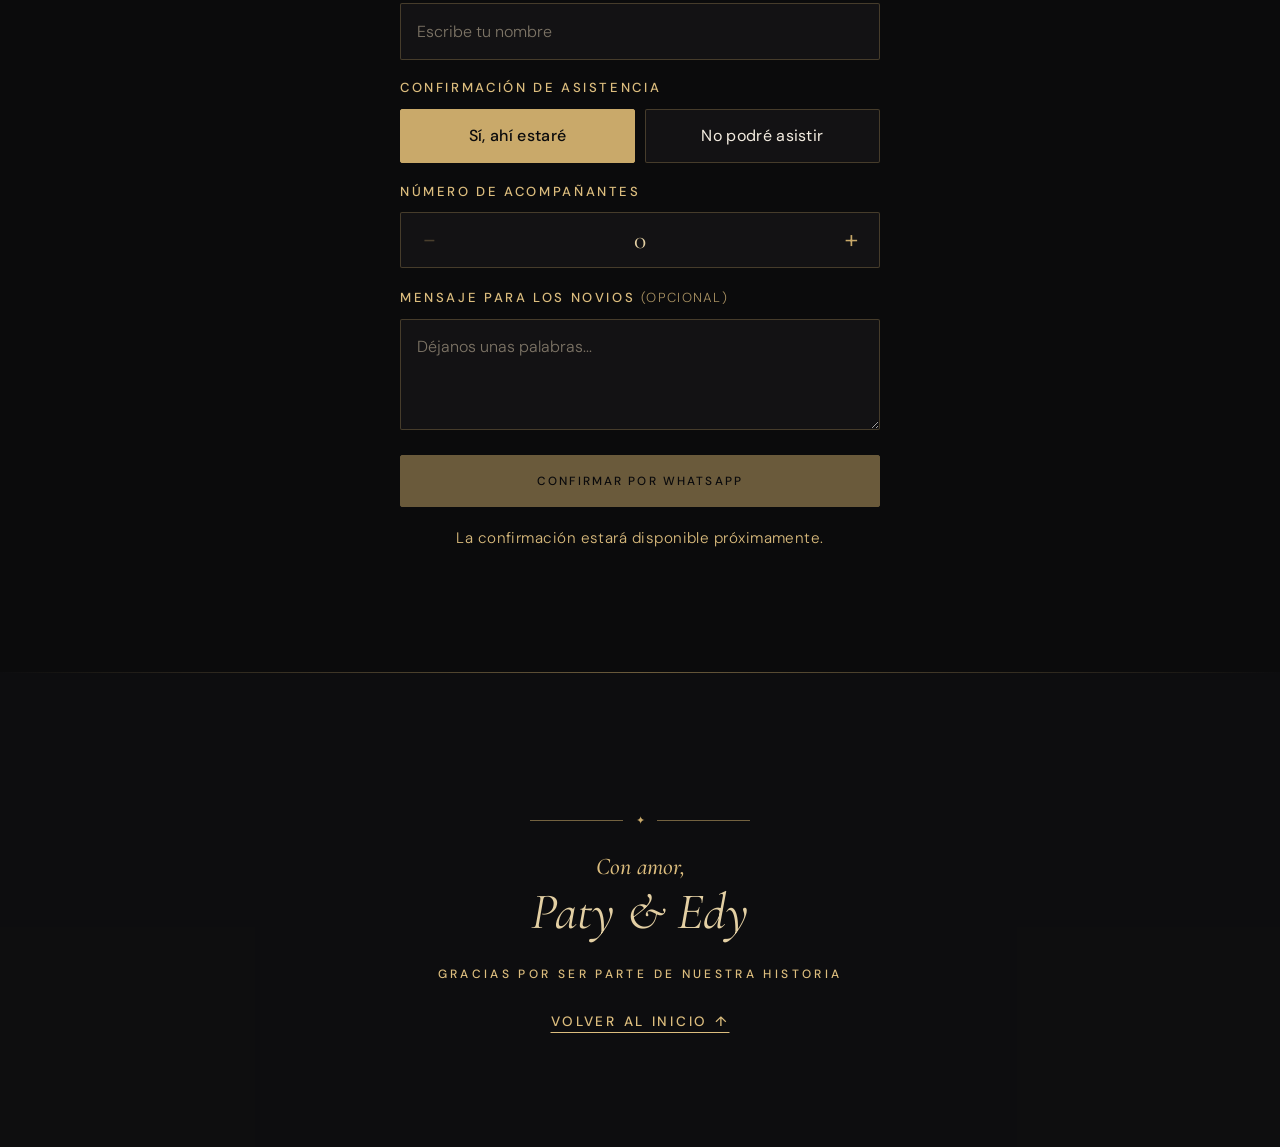
==== commit 534ab297: "Actualización v2" ====
--- a/Proyecto_boda-mejoras-invitacion/index.html
+++ b/Proyecto_boda-mejoras-invitacion/index.html
@@ -2,143 +2,203 @@
 <html lang="es">
 <head>
   <meta charset="utf-8">
-  <meta name="viewport" content="width=device-width, initial-scale=1">
-  <meta name="theme-color" content="#f7f4ee">
-  <meta name="description" content="Una invitación especial para celebrar el amor.">
-  <title>Paty &amp; Eddy | Nuestra boda</title>
+  <meta name="viewport" content="width=device-width, initial-scale=1, viewport-fit=cover">
+  <meta name="theme-color" content="#0b0b0c">
+  <meta name="description" content="Invitación a la boda de Paty y Edy.">
+  <title>Paty &amp; Edy | Nuestra boda</title>
   <link rel="preconnect" href="https://fonts.googleapis.com">
   <link rel="preconnect" href="https://fonts.gstatic.com" crossorigin>
-  <link href="https://fonts.googleapis.com/css2?family=DM+Sans:wght@300;400;500;600&family=Playfair+Display:ital,wght@0,400;0,500;0,600;1,400;1,500&display=swap" rel="stylesheet">
+  <link href="https://fonts.googleapis.com/css2?family=Cormorant+Garamond:ital,wght@0,400;0,500;0,600;1,400;1,500&family=DM+Sans:wght@300;400;500;600&display=swap" rel="stylesheet">
   <link rel="stylesheet" href="css/style.css">
   <script src="js/config.js" defer></script>
   <script src="js/main.js" defer></script>
+  <noscript><style>.invitation-gate{display:none!important}body.gate-locked{overflow:auto!important}</style></noscript>
 </head>
 <body class="gate-locked">
-  <div class="invitation-gate" id="invitationGate" aria-label="Abrir invitación">
-    <div class="gate-glow" aria-hidden="true"></div>
+  <a class="skip-link" href="#contenido">Saltar al contenido</a>
+
+  <!-- PORTADA + VERSÍCULO -->
+  <div class="invitation-gate" id="invitationGate" role="dialog" aria-modal="true" aria-labelledby="gateNames">
+    <div class="gate-panel gate-panel--left" aria-hidden="true"></div>
+    <div class="gate-panel gate-panel--right" aria-hidden="true"></div>
+    <div class="gate-seam" aria-hidden="true"></div>
     <div class="gate-card">
-      <p class="eyebrow">UNA CELEBRACIÓN, UNA HISTORIA</p>
-      <div class="gate-monogram" aria-hidden="true"><span data-text="partnerOne">Paty</span><i>&amp;</i><span data-text="partnerTwo">Eddy</span></div>
-      <div class="cover__rule"><span></span><b>✦</b><span></span></div>
-      <p class="gate-caption">Tenemos algo especial que compartir contigo</p>
-      <button class="button button--light gate-open" id="openInvitation" type="button">Descubrir invitación <span aria-hidden="true">↗</span></button>
-      <p class="gate-footnote">CON TODO NUESTRO CARIÑO</p>
+      <div class="gate-ornament" aria-hidden="true">✦</div>
+      <p class="eyebrow">NUESTRA BODA</p>
+      <h1 class="gate-names" id="gateNames">
+        <span data-text="partnerOne">Paty</span><i aria-hidden="true">&amp;</i><span data-text="partnerTwo">Edy</span>
+      </h1>
+      <div class="rule" aria-hidden="true"><span></span><b>✦</b><span></span></div>
+      <figure class="verse">
+        <blockquote class="verse__text" data-verse="text">«Porque yo sé los planes que tengo para ustedes, dice el Señor, planes de bienestar y no de mal, para darles un futuro y una esperanza».</blockquote>
+        <figcaption class="verse__ref" data-verse="reference">Jeremías 29:11</figcaption>
+      </figure>
+      <div class="envelope" id="envelope" aria-hidden="true">
+        <svg class="envelope__back" viewBox="0 0 260 180" preserveAspectRatio="none"><rect x=".5" y=".5" width="259" height="179"/></svg>
+        <div class="envelope__letter"><span data-text="initials">P&amp;E</span><i></i></div>
+        <svg class="envelope__front" viewBox="0 0 260 180" preserveAspectRatio="none"><polygon points="0,0 130,98 260,0 260,180 0,180"/></svg>
+        <svg class="envelope__flap" viewBox="0 0 260 100" preserveAspectRatio="none"><polygon points="0,0 260,0 130,98"/></svg>
+        <div class="envelope__seal"><span data-text="initials">P&amp;E</span></div>
+      </div>
+      <div class="gate-open-wrap">
+        <button class="button button--gold gate-open" id="openInvitation" type="button">
+          <span class="gate-open__label">Descubrir invitación</span>
+          <span class="gate-open__arrow" aria-hidden="true">→</span>
+          <span class="gate-open__shine" aria-hidden="true"></span>
+        </button>
+      </div>
     </div>
   </div>
-  <a class="skip-link" href="#contenido">Saltar al contenido</a>
-
-  <header class="cover" id="inicio">
-    <div class="cover__ornament" aria-hidden="true">✳</div>
-    <p class="eyebrow" data-text="intro">CON ALEGRÍA EN EL CORAZÓN</p>
-    <p class="cover__names"><span data-text="partnerOne">Paty</span><i>&amp;</i><span data-text="partnerTwo">Eddy</span></p>
-    <div class="cover__rule"><span></span><b>✦</b><span></span></div>
-    <p class="cover__date" id="coverDate">PRONTO COMPARTIREMOS LA FECHA</p>
-    <p class="cover__small">NOS ENCANTARÍA CELEBRAR CONTIGO</p>
-  </header>
-
-  <main id="contenido" tabindex="-1">
-    <section class="welcome section-shell">
-      <p class="eyebrow">UN DÍA PARA RECORDAR</p>
-      <h1>¡Nos casamos!</h1>
-      <p class="welcome__copy">Hay momentos que se vuelven inolvidables cuando se comparten con las personas que queremos. Nos hará muy felices que formes parte de este día tan especial.</p>
-      <div class="signature"><span>Con cariño,</span><strong data-text="couple">Paty &amp; Eddy</strong></div>
-    </section>
-
-    <section class="countdown-band" aria-labelledby="countdownTitle">
-      <div class="section-shell">
+
+  <div class="ambient" id="ambient" aria-hidden="true"></div>
+
+  <div id="app">
+    <header class="cover" id="inicio" data-glow="hero">
+      <p class="eyebrow" data-text="intro">CON ALEGRÍA EN EL CORAZÓN</p>
+      <p class="cover__names" aria-label="Paty y Edy"><span data-text="partnerOne">Paty</span><i aria-hidden="true">&amp;</i><span data-text="partnerTwo">Edy</span></p>
+      <div class="rule" aria-hidden="true"><span></span><b>✦</b><span></span></div>
+      <p class="cover__date" id="coverDate">PRONTO COMPARTIREMOS LA FECHA</p>
+      <a class="scroll-hint" id="scrollHint" href="#contenido" aria-label="Seguir leyendo la invitación"><span></span></a>
+    </header>
+
+    <main id="contenido" tabindex="-1">
+      <!-- 1. Bienvenida -->
+      <section class="welcome section-shell" data-glow="welcome" aria-labelledby="welcomeTitle">
+        <p class="eyebrow">UN DÍA PARA RECORDAR</p>
+        <h2 id="welcomeTitle">¡Nos casamos!</h2>
+        <p class="lead">Hay momentos que se vuelven inolvidables cuando se comparten con las personas que queremos. Será un honor que nos acompañes a celebrar esta nueva etapa de nuestras vidas.</p>
+        <div class="signature"><span>Con cariño,</span><strong data-text="couple">Paty &amp; Edy</strong></div>
+      </section>
+
+      <!-- 3. Cuenta regresiva -->
+      <section class="countdown-section section-shell" data-glow="countdown" aria-labelledby="countdownTitle">
         <p class="eyebrow">LA CUENTA REGRESIVA COMIENZA</p>
         <h2 id="countdownTitle">Cada vez falta menos</h2>
-        <div class="countdown" id="countdown" aria-live="polite">
+        <div class="countdown" id="countdown" role="timer" aria-label="Tiempo restante para la boda">
           <div><strong id="days">--</strong><span>DÍAS</span></div>
           <div><strong id="hours">--</strong><span>HORAS</span></div>
           <div><strong id="minutes">--</strong><span>MINUTOS</span></div>
           <div><strong id="seconds">--</strong><span>SEGUNDOS</span></div>
         </div>
-        <p class="muted-note" id="countdownNote">La fecha de la celebración se anunciará próximamente.</p>
-      </div>
-    </section>
-
-    <section class="details section-shell" id="detalles">
-      <p class="eyebrow">RESERVA LA FECHA</p>
-      <h2>Un encuentro especial</h2>
-      <p class="section-intro">Estamos preparando cada detalle para compartir un día lleno de alegría. Aquí encontrarás la información de la celebración.</p>
-      <div class="event-grid">
-        <article class="event-card">
-          <div class="event-card__icon" aria-hidden="true">♡</div>
-          <p class="eyebrow">CEREMONIA</p>
-          <h3 id="ceremonyTime">Horario por confirmar</h3>
-          <p class="event-card__place" id="ceremonyVenue">Lugar por confirmar</p>
-          <p class="event-card__address" id="ceremonyAddress">Próximamente compartiremos la dirección.</p>
-          <a class="text-link" id="ceremonyMap" href="#" target="_blank" rel="noopener" hidden>Ver ubicación ↗</a>
-        </article>
-        <article class="event-card">
-          <div class="event-card__icon" aria-hidden="true">✧</div>
-          <p class="eyebrow">RECEPCIÓN</p>
-          <h3 id="receptionTime">Horario por confirmar</h3>
-          <p class="event-card__place" id="receptionVenue">Lugar por confirmar</p>
-          <p class="event-card__address" id="receptionAddress">Próximamente compartiremos la dirección.</p>
-          <a class="text-link" id="receptionMap" href="#" target="_blank" rel="noopener" hidden>Ver ubicación ↗</a>
-        </article>
-      </div>
-      <div class="dress-code">
-        <span aria-hidden="true">✦</span>
-        <p><strong>Código de vestimenta</strong><br><span id="dressCode">Por confirmar</span></p>
-      </div>
-    </section>
-
-    <section class="gallery-section">
-      <div class="section-shell">
-        <p class="eyebrow">PEQUEÑOS GRANDES MOMENTOS</p>
-        <h2>Un poco de nuestra historia</h2>
-        <p class="section-intro">Algunos recuerdos que nos trajeron hasta aquí.</p>
-        <div class="gallery" id="gallery">
-          <div class="gallery-empty">Pronto compartiremos fotografías especiales.</div>
-        </div>
-      </div>
-    </section>
-
-    <section class="rsvp section-shell" id="confirmacion">
-      <div class="rsvp__flower" aria-hidden="true">✳</div>
-      <p class="eyebrow">SERÍA UN HONOR CONTAR CONTIGO</p>
-      <h2>¿Nos acompañas?</h2>
-      <p class="section-intro">Cuando tengamos habilitados los datos de confirmación, podrás enviarnos tu respuesta desde aquí.</p>
-      <form id="rsvpForm" class="rsvp-form">
-        <label for="guestName">Nombre completo</label>
-        <input id="guestName" name="guestName" type="text" autocomplete="name" placeholder="Escribe tu nombre" required maxlength="90">
-        <label for="attendance">Confirmación de asistencia</label>
-        <select id="attendance" name="attendance" required>
-          <option value="Sí asistiré">Sí, ahí estaré</option>
-          <option value="No podré asistir">No podré asistir</option>
-        </select>
-        <label for="guestCount">Número de personas (incluyéndote)</label>
-        <select id="guestCount" name="guestCount">
-          <option value="1">1 persona</option><option value="2">2 personas</option>
-          <option value="3">3 personas</option><option value="4">4 personas</option>
-          <option value="5">5 personas</option>
-        </select>
-        <label for="guestMessage">Mensaje para los novios <span>(opcional)</span></label>
-        <textarea id="guestMessage" name="guestMessage" rows="3" maxlength="300" placeholder="Déjanos unas palabras..."></textarea>
-        <button class="button button--dark" type="submit" id="rsvpButton">Confirmar por WhatsApp</button>
-        <p class="form-note" id="rsvpNote" role="status">La confirmación estará disponible cuando se agregue el número de contacto.</p>
-      </form>
-    </section>
-  </main>
-
-  <footer class="footer">
-    <div class="cover__rule"><span></span><b>✦</b><span></span></div>
-    <p>Con amor,</p>
-    <strong data-text="couple">Paty &amp; Eddy</strong>
-    <small>GRACIAS POR SER PARTE DE NUESTRA HISTORIA</small>
-    <a href="#inicio" class="back-top">Volver al inicio ↑</a>
-  </footer>
+        <p class="muted-note" id="countdownNote" role="status">La fecha de la celebración se anunciará próximamente.</p>
+      </section>
+
+      <!-- 4. Detalles -->
+      <section class="details band" id="detalles" data-glow="details" aria-labelledby="detailsTitle">
+        <div class="section-shell">
+          <div class="pin" aria-hidden="true">
+            <svg viewBox="0 0 24 24"><path d="M12 21s-7-6.1-7-11.2A7 7 0 0 1 19 9.8C19 14.9 12 21 12 21z"/><circle cx="12" cy="9.8" r="2.4"/></svg>
+          </div>
+          <p class="eyebrow">RESERVA LA FECHA</p>
+          <h2 id="detailsTitle">Detalles del evento</h2>
+          <div class="event-grid">
+            <article class="event-card">
+              <p class="eyebrow">CEREMONIA</p>
+              <figure class="event-photo" id="ceremonyPhoto" hidden><img id="ceremonyImage" alt="" width="800" height="557" decoding="async"></figure>
+              <h3 id="ceremonyTime">Horario por confirmar</h3>
+              <p class="event-card__place" id="ceremonyVenue" hidden></p>
+              <p class="event-card__address" id="ceremonyAddress" hidden></p>
+              <a class="text-link" id="ceremonyMap" href="#" target="_blank" rel="noopener noreferrer" hidden>Ver ubicación ↗</a>
+            </article>
+            <article class="event-card">
+              <p class="eyebrow">RECEPCIÓN</p>
+              <figure class="event-photo" id="receptionPhoto" hidden><img id="receptionImage" alt="" width="1024" height="768" decoding="async"></figure>
+              <h3 id="receptionTime">Horario por confirmar</h3>
+              <p class="event-card__place" id="receptionVenue" hidden></p>
+              <p class="event-card__address" id="receptionAddress" hidden></p>
+              <a class="text-link" id="receptionMap" href="#" target="_blank" rel="noopener noreferrer" hidden>Ver ubicación ↗</a>
+            </article>
+          </div>
+        </div>
+      </section>
+
+      <!-- 5. Código de vestimenta -->
+      <section class="dress section-shell" id="vestimenta" data-glow="dress" aria-labelledby="dressTitle">
+        <p class="eyebrow">CÓMO VESTIR</p>
+        <h2 id="dressTitle">Código de vestimenta</h2>
+        <div class="dress-grid">
+          <article class="dress-card">
+            <h3>Mujeres</h3>
+            <p id="dressWomen">Por confirmar</p>
+            <ul class="swatches" id="dressSwatches" aria-label="Colores a evitar"></ul>
+          </article>
+          <article class="dress-card">
+            <h3>Hombres</h3>
+            <p id="dressMen">Por confirmar</p>
+          </article>
+        </div>
+      </section>
+
+      <!-- 6. Galería -->
+      <section class="gallery-section band" id="galeria" data-glow="gallery" aria-labelledby="galleryTitle">
+        <div class="section-shell">
+          <p class="eyebrow">PEQUEÑOS GRANDES MOMENTOS</p>
+          <h2 id="galleryTitle">Nuestra historia</h2>
+          <div class="gallery" id="gallery">
+            <div class="gallery-empty">
+              <div class="gallery-empty__frames" aria-hidden="true"><i></i><i></i><i></i></div>
+              <p>Pronto compartiremos fotografías especiales.</p>
+            </div>
+          </div>
+        </div>
+      </section>
+
+      <!-- 7. Confirmación -->
+      <section class="rsvp section-shell" id="confirmacion" data-glow="rsvp" aria-labelledby="rsvpTitle">
+        <p class="eyebrow">SERÍA UN HONOR CONTAR CONTIGO</p>
+        <h2 id="rsvpTitle">¿Nos acompañas?</h2>
+        <p class="lead">Confirma tu asistencia y se abrirá WhatsApp con tu mensaje listo para enviar.</p>
+        <form id="rsvpForm" class="rsvp-form" novalidate>
+          <label for="guestName">Nombre del invitado</label>
+          <input id="guestName" name="guestName" type="text" autocomplete="name" placeholder="Escribe tu nombre" required maxlength="90">
+
+          <fieldset class="choice">
+            <legend>Confirmación de asistencia</legend>
+            <label class="choice__opt"><input type="radio" name="attendance" value="Sí asistiré" checked><span>Sí, ahí estaré</span></label>
+            <label class="choice__opt"><input type="radio" name="attendance" value="No podré asistir"><span>No podré asistir</span></label>
+          </fieldset>
+
+          <div class="field" id="companionsField">
+            <span class="field__label" id="companionsLabel">Número de acompañantes</span>
+            <div class="stepper" role="group" aria-labelledby="companionsLabel">
+              <button type="button" id="guestMinus" aria-label="Un acompañante menos">−</button>
+              <output id="guestCountOut" for="guestMinus guestPlus" aria-live="polite">0</output>
+              <button type="button" id="guestPlus" aria-label="Un acompañante más">+</button>
+            </div>
+            <input type="hidden" id="guestCount" name="guestCount" value="0">
+          </div>
+
+          <label for="guestMessage">Mensaje para los novios <span>(opcional)</span></label>
+          <textarea id="guestMessage" name="guestMessage" rows="3" maxlength="300" placeholder="Déjanos unas palabras..."></textarea>
+
+          <button class="button button--gold button--block" type="submit" id="rsvpButton">Confirmar por WhatsApp</button>
+          <p class="form-note" id="rsvpNote" role="status">La confirmación estará disponible próximamente.</p>
+        </form>
+      </section>
+    </main>
+
+    <footer class="footer" data-glow="footer">
+      <div class="rule" aria-hidden="true"><span></span><b>✦</b><span></span></div>
+      <p>Con amor,</p>
+      <strong data-text="couple">Paty &amp; Edy</strong>
+      <small>GRACIAS POR SER PARTE DE NUESTRA HISTORIA</small>
+      <a href="#inicio" class="back-top-link">Volver al inicio ↑</a>
+    </footer>
+  </div>
 
   <div class="scroll-progress" id="scrollProgress" aria-hidden="true"></div>
+  <canvas class="petal-canvas" id="petalCanvas" aria-hidden="true"></canvas>
   <canvas class="particle-canvas" id="particleCanvas" aria-hidden="true"></canvas>
-  <button class="back-top-float" id="backTop" type="button" aria-label="Volver al inicio" title="Volver al inicio">↑</button>
+  <button class="back-top-float" id="backTop" type="button" aria-label="Volver al inicio" title="Volver al inicio">
+    <svg viewBox="0 0 24 24" aria-hidden="true"><path d="m6 14 6-6 6 6"/></svg>
+  </button>
 
   <div class="lightbox" id="lightbox" role="dialog" aria-modal="true" aria-label="Fotografía ampliada" hidden>
     <button class="lightbox__close" id="lightboxClose" type="button" aria-label="Cerrar fotografía">×</button>
+    <button class="lightbox__nav lightbox__nav--prev" id="lightboxPrev" type="button" aria-label="Fotografía anterior">‹</button>
     <img id="lightboxImage" alt="">
+    <button class="lightbox__nav lightbox__nav--next" id="lightboxNext" type="button" aria-label="Fotografía siguiente">›</button>
+    <p class="lightbox__count" id="lightboxCount" aria-live="polite"></p>
   </div>
 
   <audio id="weddingAudio" preload="metadata"></audio>
@@ -146,9 +206,7 @@
   <aside class="music-player" id="musicPlayer" aria-label="Reproductor de música" hidden>
     <div class="music-player__top">
       <div class="vinyl-wrap" aria-hidden="true">
-        <div class="vinyl-record" id="vinylRecord">
-          <span class="vinyl-record__label">P&amp;E</span>
-        </div>
+        <div class="vinyl-record" id="vinylRecord"><span class="vinyl-record__label">P&amp;E</span></div>
       </div>
       <div class="music-player__meta">
         <span class="music-player__eyebrow">MÚSICA PARA ESTE DÍA</span>
@@ -158,41 +216,25 @@
     </div>
 
     <div class="music-player__progress">
-      <div class="music-player__times">
-        <span id="currentTime">0:00</span>
-        <span id="trackDuration">0:00</span>
-      </div>
-      <input id="trackProgress" type="range" min="0" max="100" step="0.1" value="0"
-             aria-label="Progreso de la canción" aria-valuetext="0:00 de 0:00">
+      <input id="trackProgress" type="range" min="0" max="100" step="0.1" value="0" aria-label="Progreso de la canción" aria-valuetext="0:00 de 0:00">
+      <div class="music-player__times"><span id="currentTime">0:00</span><span id="trackDuration">0:00</span></div>
     </div>
 
     <div class="music-player__bottom">
       <div class="music-player__controls">
-        <button id="prevTrack" type="button" aria-label="Canción anterior" title="Anterior">
-          <svg viewBox="0 0 24 24" aria-hidden="true"><path d="M6 5v14M19 6l-10 6 10 6z"/></svg>
-        </button>
-        <button id="playPause" class="music-player__play" type="button" aria-label="Reproducir música" title="Reproducir">
-          <svg viewBox="0 0 24 24" aria-hidden="true"><path d="m9 6 10 6-10 6z" fill="currentColor" stroke="none"/></svg>
-        </button>
-        <button id="nextTrack" type="button" aria-label="Siguiente canción" title="Siguiente">
-          <svg viewBox="0 0 24 24" aria-hidden="true"><path d="M18 5v14M5 6l10 6-10 6z"/></svg>
-        </button>
-      </div>
-      <label class="music-player__volume" for="musicVolume">
-        <span class="music-player__volume-icon" aria-hidden="true">
-          <svg viewBox="0 0 24 24"><path d="M4 10v4h4l5 4V6l-5 4H4zM16 9a5 5 0 0 1 0 6"/></svg>
-        </span>
-        <span>Volumen</span>
+        <button id="prevTrack" type="button" aria-label="Canción anterior" title="Anterior"><svg viewBox="0 0 24 24" aria-hidden="true"><path d="M6 5v14M19 6l-10 6 10 6z"/></svg></button>
+        <button id="playPause" class="music-player__play" type="button" aria-label="Reproducir música" title="Reproducir"><svg viewBox="0 0 24 24" aria-hidden="true"><path d="m9 6 10 6-10 6z" fill="currentColor" stroke="none"/></svg></button>
+        <button id="nextTrack" type="button" aria-label="Siguiente canción" title="Siguiente"><svg viewBox="0 0 24 24" aria-hidden="true"><path d="M18 5v14M5 6l10 6-10 6z"/></svg></button>
+      </div>
+      <div class="music-player__volume">
+        <button id="muteMusic" type="button" aria-label="Silenciar música" title="Silenciar"><svg viewBox="0 0 24 24" aria-hidden="true"><path d="M4 10v4h4l5 4V6l-5 4H4z"/><path d="M16 9a5 5 0 0 1 0 6M18.5 6.5a9 9 0 0 1 0 11"/></svg></button>
         <input id="musicVolume" type="range" min="0" max="1" step="0.05" value="0.55" aria-label="Volumen">
-      </label>
-      <button id="muteMusic" type="button" aria-label="Silenciar música" title="Silenciar">
-        <svg viewBox="0 0 24 24" aria-hidden="true"><path d="M4 10v4h4l5 4V6l-5 4H4zM16 9a5 5 0 0 1 0 6"/></svg>
-      </button>
+      </div>
     </div>
   </aside>
 
-  <button class="music-toggle" id="musicToggle" type="button" aria-label="Mostrar reproductor" aria-expanded="false" title="Mostrar reproductor">
+  <button class="music-toggle" id="musicToggle" type="button" aria-label="Mostrar reproductor" aria-expanded="false" aria-controls="musicPlayer" title="Mostrar reproductor" hidden>
     <svg viewBox="0 0 24 24" aria-hidden="true"><circle cx="12" cy="12" r="9"/><circle cx="12" cy="12" r="2"/></svg>
   </button>
 </body>
-</html>
+</html>
--- a/Proyecto_boda-mejoras-invitacion/css/style.css
+++ b/Proyecto_boda-mejoras-invitacion/css/style.css
@@ -1,733 +1,521 @@
+/* ==========================================================
+   INVITACIÓN PATY & EDY — negro y dorado
+   Índice: 1 Variables · 2 Base · 3 Portada · 4 Hero · 5 Secciones
+           6 Detalles/Vestimenta · 7 Galería · 8 RSVP · 9 Flotantes
+           10 Reproductor · 11 Animaciones · 12 Responsive · 13 Movimiento reducido
+   ========================================================== */
+
+/* 1. VARIABLES */
 :root {
-
-  --ink: #34433b;
-
-  --ink-soft: #68766b;
-
-  --sage: #a9b6a3;
-
-  --sage-pale: #e8ece4;
-
-  --cream: #f7f4ee;
-
-  --paper: #fffdf9;
-
-  --rose: #d9bcb0;
-
-  --gold: #ad8a58;
-
-  --serif: "Playfair Display", Georgia, serif;
-
-  --sans: "DM Sans", Arial, sans-serif;
-
-  --shadow: 0 18px 55px rgba(52, 67, 59, .09);
-
-}
-
+  --black: #0b0b0c;
+  --charcoal: #131214;
+  --charcoal-2: #1b191a;
+  --line: rgba(201, 169, 106, .28);
+  --gold: #c9a96a;
+  --gold-deep: #a98a4f;
+  --champagne: #e3cfa3;
+  --ivory: #f3ece0;
+  --gold-text: #dcbd7e;          /* dorado para textos secundarios: más luminoso que --gold para que se lea bien */
+  --muted: #b8ad9a;
+  --serif: "Cormorant Garamond", "Palatino Linotype", Georgia, serif;
+  --sans: "DM Sans", "Helvetica Neue", Arial, sans-serif;
+  --ink: #d8cdb8;               /* texto de lectura: más cálido y legible que --muted */
+  --shadow: 0 18px 50px rgba(0, 0, 0, .45);
+  --space-section: clamp(4.5rem, 13vw, 7.5rem);
+  --space-block: clamp(2rem, 6vw, 3rem);
+  --hairline: linear-gradient(90deg, transparent, rgba(201, 169, 106, .5) 50%, transparent);
+  --safe-bottom: env(safe-area-inset-bottom, 0px);
+}
+
+/* 2. BASE */
 * { box-sizing: border-box; }
-
-html { scroll-behavior: smooth; }
-
-body { margin: 0; color: var(--ink); background: var(--paper); font-family: var(--sans); font-weight: 300; line-height: 1.7; }
-
+html { scroll-behavior: smooth; -webkit-text-size-adjust: 100%; }
+body {
+  margin: 0; color: var(--ivory); background: var(--black);
+  font-family: var(--sans); font-weight: 300; line-height: 1.7;
+  -webkit-font-smoothing: antialiased; text-rendering: optimizeLegibility;
+  overflow-x: hidden;
+}
 a { color: inherit; }
-
+[hidden] { display: none !important; }
 button, input, select, textarea { font: inherit; }
-
-.skip-link { position: absolute; left: -9999px; top: 1rem; z-index: 100; background: white; padding: .7rem 1rem; }
-
+h1, h2, h3 { font-family: var(--serif); font-weight: 500; line-height: 1.15; margin: 0; }
+h2 { font-size: clamp(2.4rem, 7vw, 3.6rem); letter-spacing: -.005em; margin-bottom: 1.3rem; }
+h3 { font-size: clamp(1.7rem, 5vw, 2rem); font-style: italic; color: var(--champagne); }
+p { margin: 0 0 1rem; }
+:focus-visible { outline: 2px solid var(--champagne); outline-offset: 3px; }
+
+.skip-link { position: absolute; left: -9999px; top: 1rem; z-index: 300; background: var(--gold); color: var(--black); padding: .7rem 1rem; }
 .skip-link:focus { left: 1rem; }
 
+/* Roles tipográficos: títulos y lectura en serif; etiquetas, botones y formularios en sans */
+.eyebrow { color: var(--gold-text); font-size: .82rem; font-weight: 500; letter-spacing: .32em; text-transform: uppercase; margin: 0 0 1.2rem; }
+.lead { max-width: 34em; margin: 0 auto; color: var(--gold-text); font: 500 clamp(1.35rem, 4.2vw, 1.55rem)/1.6 var(--serif); letter-spacing: .005em; }
+.muted-note { color: var(--gold-text); font-size: 1rem; letter-spacing: .04em; }
+
+.rule { display: flex; align-items: center; justify-content: center; gap: .8rem; width: min(220px, 55vw); margin: 1.2rem auto; color: var(--gold); }
+.rule span { height: 1px; flex: 1; background: currentColor; opacity: .55; }
+.rule b { font-size: .7rem; font-weight: 400; }
+
+.button {
+  display: inline-flex; justify-content: center; align-items: center; gap: .7rem; min-height: 52px;
+  padding: .9rem 1.9rem; border: 1px solid var(--gold); border-radius: 2px; cursor: pointer; text-decoration: none;
+  font-size: .74rem; font-weight: 500; letter-spacing: .18em; text-transform: uppercase;
+  transition: transform .25s ease, background .25s ease, color .25s ease;
+}
+.button:hover { transform: translateY(-2px); }
+.button--gold { background: var(--gold); color: var(--black); }
+.button--gold:hover { background: var(--champagne); }
+.button--outline { background: transparent; color: var(--champagne); }
+.button--outline:hover { background: rgba(201, 169, 106, .12); }
+.button--block { width: 100%; }
+.button:disabled { opacity: .5; cursor: not-allowed; transform: none; }
+
+/* 3. PORTADA (GATE) */
+.gate-locked { overflow: hidden; }
+.invitation-gate { position: fixed; inset: 0; z-index: 200; display: flex; padding: 1rem; overflow-y: auto; }
+.invitation-gate::before { content: ""; position: fixed; inset: 14px; z-index: 2; border: 1px solid var(--line); pointer-events: none; transition: opacity .5s ease; }
+
+/* Dos paneles negros que se separan como una cortina al abrir */
+.gate-panel { position: fixed; top: 0; bottom: 0; width: 50.2%; z-index: 0; background: radial-gradient(ellipse at 50% 35%, #1c1812 0%, var(--black) 70%); transition: transform 1.1s cubic-bezier(.77, 0, .18, 1) 1.9s; will-change: transform; }
+.gate-panel--left { left: 0; background-position: right center; }
+.gate-panel--right { right: 0; background-position: left center; }
+.gate-seam { position: fixed; left: 50%; top: 0; bottom: 0; z-index: 3; width: 1px; background: linear-gradient(to bottom, transparent, var(--gold) 20%, var(--gold) 80%, transparent); opacity: 0; transform: translateX(-50%) scaleY(0); transition: transform .6s ease 1.7s, opacity .3s ease 1.7s; pointer-events: none; }
+
+.gate-card { position: relative; z-index: 4; width: min(100%, 620px); margin: auto; padding: clamp(2rem, 6vw, 3.5rem) clamp(1rem, 4vw, 2.5rem); text-align: center; }
+.gate-ornament { color: var(--gold); font-size: 1.1rem; margin-bottom: .8rem; }
+.gate-names { display: flex; flex-direction: column; align-items: center; margin: .4rem 0; font: italic 400 clamp(3.4rem, 14vw, 6rem)/1 var(--serif); color: var(--ivory); translate: calc(var(--px, 0) * -8px) calc(var(--py, 0) * -6px); transition: translate .3s ease-out; }
+.gate-names i { font-size: .38em; color: var(--gold); font-weight: 400; margin: .08em 0; }
+
+.verse { margin: 1.4rem auto 2.2rem; max-width: 520px; translate: calc(var(--px, 0) * -3px) calc(var(--py, 0) * -2px); transition: translate .3s ease-out; }
+.verse__text { margin: 0; font: italic 500 clamp(1.25rem, 4vw, 1.6rem)/1.5 var(--serif); color: var(--gold-text); }
+.verse__ref { margin-top: .9rem; font-size: .85rem; font-weight: 500; letter-spacing: .24em; text-transform: uppercase; color: var(--gold); }
+
+/* Botón «Descubrir invitación» */
+.gate-open-wrap { position: relative; display: inline-block; translate: var(--mx, 0px) var(--my, 0px); transition: translate .25s ease-out; }
+.gate-open-wrap::before, .gate-open-wrap::after { content: ""; position: absolute; inset: -7px; border: 1px solid var(--gold); border-radius: 4px; pointer-events: none; }
+.gate-open-wrap::before { opacity: .45; }
+.gate-open-wrap::after { opacity: 0; animation: haloBreathe 3.6s ease-out 1.6s infinite; }
+.gate-open { position: relative; overflow: hidden; min-width: 270px; min-height: 56px; padding: 1rem 2.2rem; font-size: .8rem; letter-spacing: .2em; box-shadow: 0 10px 30px rgba(0, 0, 0, .5), inset 0 0 0 1px rgba(255, 255, 255, .18); transition: transform .25s ease, background .3s ease, box-shadow .3s ease; }
+.gate-open:hover { transform: translateY(-2px); box-shadow: 0 16px 38px rgba(0, 0, 0, .55), inset 0 0 0 1px rgba(255, 255, 255, .28); }
+.gate-open:active { transform: scale(.97); }
+.gate-open__label, .gate-open__arrow { position: relative; z-index: 1; }
+.gate-open__arrow { display: inline-block; font-size: 1.1rem; letter-spacing: 0; transition: transform .3s ease; animation: arrowNudge 2.8s ease-in-out 2s infinite; }
+.gate-open:hover .gate-open__arrow { transform: translateX(6px); animation: none; }
+.gate-open__shine { position: absolute; top: 0; bottom: 0; left: 0; width: 45%; z-index: 0; background: linear-gradient(100deg, transparent, rgba(255, 255, 255, .38), transparent); transform: translateX(-130%) skewX(-18deg); animation: shineSweep 6s ease-in-out 2.2s infinite; pointer-events: none; }
+.ripple { position: absolute; z-index: 0; width: 20px; height: 20px; margin: -10px 0 0 -10px; border-radius: 50%; background: rgba(255, 255, 255, .55); transform: scale(0); animation: rippleOut .7s ease-out forwards; pointer-events: none; }
+
+/* Estados de apertura */
+.invitation-gate.is-opening { pointer-events: none; }
+.invitation-gate.is-opening::before { opacity: 0; }
+.invitation-gate.is-opening .gate-card { animation: gateExit .6s ease 1.8s both; }
+.invitation-gate.is-opening .gate-panel--left { transform: translateX(-101%); }
+.invitation-gate.is-opening .gate-panel--right { transform: translateX(101%); }
+.invitation-gate.is-opening .gate-seam { opacity: 1; transform: translateX(-50%) scaleY(1); animation: seamFade .6s ease 2.6s forwards; }
+
+/* 4. HERO */
 .cover {
-
-  min-height: min(900px, 100svh); padding: 5rem 1.5rem 4rem; display: flex; flex-direction: column;
-
-  justify-content: center; align-items: center; text-align: center; position: relative; overflow: hidden;
-
-  color: var(--cream); background:
-
-    radial-gradient(ellipse at 50% 48%, rgba(255,255,255,.07), transparent 42%),
-
-    linear-gradient(145deg, #52675a, #34483d 58%, #293b33);
-
-}
-
-.cover::before, .cover::after { content: ""; position: absolute; width: min(40vw, 360px); aspect-ratio: 1; border: 1px solid rgba(217,188,176,.35); border-radius: 50%; pointer-events: none; }
-
-.cover::before { top: -190px; left: -160px; }
-
-.cover::after { bottom: -210px; right: -160px; }
-
-.cover__ornament { color: var(--rose); font-size: 2rem; margin-bottom: 1.2rem; }
-
-.eyebrow { color: var(--gold); font-size: .68rem; font-weight: 600; letter-spacing: .24em; margin: 0 0 1rem; }
-
-.cover .eyebrow, .cover__small { color: #e4d6c9; }
-
-.cover__names { display: flex; flex-direction: column; gap: .05em; font: italic clamp(4rem, 13vw, 8.5rem)/.98 var(--serif); margin: 1.2rem 0; }
-
-.cover__names i { font-size: .43em; color: #dfc4b4; font-weight: 400; }
-
-.cover__rule { display: flex; align-items: center; justify-content: center; gap: .8rem; width: min(230px, 55vw); margin: 1.1rem auto; color: var(--gold); }
-
-.cover__rule span { height: 1px; flex: 1; background: currentColor; opacity: .65; }
-
-.cover__date { letter-spacing: .18em; font-size: .76rem; color: #e8ddd1; margin: .8rem 0 2rem; }
-
-.button { display: inline-flex; justify-content: center; align-items: center; gap: .8rem; border: 1px solid transparent; border-radius: 2px; padding: .95rem 1.6rem; text-decoration: none; cursor: pointer; font-size: .78rem; font-weight: 600; letter-spacing: .08em; text-transform: uppercase; transition: transform .2s, background .2s; }
-
-.button:hover { transform: translateY(-2px); }
-
-.button--light { border-color: rgba(255,255,255,.65); color: white; background: transparent; }
-
-.button--light:hover { background: rgba(255,255,255,.1); }
-
-.button--dark { color: white; background: var(--ink); width: 100%; }
-
-.button--dark:hover { background: #52675a; }
-
-.cover__small { margin: 2.2rem 0 0; font-size: .62rem; letter-spacing: .2em; }
-
-.section-shell { width: min(100% - 3rem, 980px); margin: 0 auto; }
-
-section { padding: 6.5rem 0; text-align: center; }
-
-h1, h2, h3 { font-family: var(--serif); font-weight: 400; line-height: 1.2; }
-
-h1 { font-size: clamp(2.8rem, 7vw, 4.5rem); margin: 0 0 1.4rem; }
-
-h2 { font-size: clamp(2.2rem, 5vw, 3.4rem); margin: 0 0 1.1rem; }
-
-.welcome { padding-top: 7rem; padding-bottom: 7rem; }
-
-.welcome__copy, .section-intro { max-width: 610px; margin: 0 auto; color: var(--ink-soft); font-size: 1rem; }
-
-.signature { display: grid; gap: .1rem; margin-top: 2.5rem; color: var(--ink-soft); font-family: var(--serif); font-style: italic; }
-
-.signature strong { color: var(--ink); font-size: 1.7rem; font-weight: 400; }
-
-.countdown-band { background: var(--sage-pale); text-align: center; padding: 5rem 0; }
-
-.countdown-band h2 { font-size: clamp(2rem, 5vw, 3rem); }
-
-.countdown { display: flex; justify-content: center; gap: clamp(1rem, 5vw, 4rem); margin: 2.4rem auto 1.4rem; }
-
-.countdown div { min-width: 65px; display: grid; gap: .2rem; }
-
-.countdown strong { font: 400 clamp(2.5rem, 7vw, 4.5rem)/1 var(--serif); color: var(--ink); font-variant-numeric: tabular-nums; }
-
-.countdown span { font-size: .62rem; letter-spacing: .17em; color: var(--ink-soft); }
-
-.muted-note { color: var(--ink-soft); font-size: .85rem; }
-
-.event-grid { display: grid; grid-template-columns: repeat(2, minmax(0,1fr)); gap: 1.4rem; margin-top: 3rem; text-align: center; }
-
-.event-card { padding: 2.4rem 1.5rem; background: var(--cream); border: 1px solid #eee8df; box-shadow: var(--shadow); }
-
-.event-card__icon { color: var(--rose); font-size: 2rem; margin-bottom: 1rem; }
-
-.event-card .eyebrow { margin-bottom: .6rem; }
-
-.event-card h3 { font-size: 1.6rem; margin: 0 0 .5rem; }
-
-.event-card__place { font-weight: 600; margin: 0 0 .2rem; }
-
-.event-card__address { color: var(--ink-soft); font-size: .9rem; white-space: pre-line; }
-
-.text-link { color: var(--gold); font-size: .8rem; text-underline-offset: 4px; }
-
-.dress-code { display: flex; align-items: center; justify-content: center; gap: 1rem; margin-top: 2.5rem; }
-
-.dress-code > span { color: var(--gold); font-size: 1.5rem; }
-
-.dress-code p { margin: 0; text-align: left; font-size: .9rem; }
-
-.dress-code p span { color: var(--ink-soft); }
-
-.gallery-section { background: var(--cream); padding: 6rem 0; text-align: center; }
-
-.gallery { display: grid; grid-template-columns: repeat(3, minmax(0,1fr)); gap: .8rem; margin-top: 2.7rem; }
-
-.gallery button { padding: 0; border: 0; aspect-ratio: 1; overflow: hidden; background: var(--sage-pale); cursor: zoom-in; }
-
-.gallery img { width: 100%; height: 100%; display: block; object-fit: cover; transition: transform .4s; }
-
-.gallery button:hover img { transform: scale(1.05); }
-
-.gallery-empty { grid-column: 1 / -1; padding: 3rem 1rem; border: 1px dashed #c8cfc4; color: var(--ink-soft); font-size: .9rem; }
-
-.rsvp { max-width: 650px; padding-top: 7rem; padding-bottom: 7rem; }
-
-.rsvp__flower { color: var(--rose); font-size: 2rem; margin-bottom: 1rem; }
-
-.rsvp-form { max-width: 480px; display: grid; gap: .65rem; text-align: left; margin: 2.5rem auto 0; }
-
-.rsvp-form label { font-size: .8rem; font-weight: 600; margin-top: .45rem; }
-
-.rsvp-form label span { color: var(--ink-soft); font-weight: 300; }
-
-.rsvp-form input, .rsvp-form select, .rsvp-form textarea { width: 100%; border: 1px solid #d8ddd5; border-radius: 2px; padding: .85rem 1rem; color: var(--ink); background: #fff; outline-offset: 2px; }
-
-.rsvp-form input:focus, .rsvp-form select:focus, .rsvp-form textarea:focus { outline: 2px solid var(--sage); }
-
+  position: relative; min-height: min(760px, 100svh); padding: 5rem 1.5rem 4rem;
+  display: flex; flex-direction: column; justify-content: center; align-items: center; text-align: center;
+}
+.cover::before { content: ""; position: absolute; inset: 16px; border: 1px solid var(--line); pointer-events: none; }
+.cover__names { display: flex; flex-direction: column; align-items: center; margin: 1rem 0; font: italic 400 clamp(4rem, 13vw, 8rem)/1 var(--serif); }
+.cover__names i { font-size: .4em; color: var(--gold); }
+.cover__date { max-width: 24em; margin: .8rem 0 0; color: var(--gold-text); font: 500 clamp(1.15rem, 3.8vw, 1.4rem)/1.5 var(--serif); letter-spacing: .22em; text-transform: uppercase; }
+
+.scroll-hint { position: absolute; left: 50%; bottom: 2.2rem; width: 22px; height: 38px; margin-left: -11px; border: 1px solid var(--line); border-radius: 12px; transition: opacity .4s ease; }
+.scroll-hint span { position: absolute; top: 7px; left: 50%; width: 3px; height: 8px; margin-left: -1.5px; border-radius: 2px; background: var(--gold); animation: hintDrop 2.2s ease-in-out infinite; }
+.scroll-hint.is-gone { opacity: 0; pointer-events: none; }
+
+/* 4b. ILUMINACIÓN AMBIENTAL
+   Dos resplandores dorados muy tenues en una capa fija. Solo se animan transform y opacity
+   (composición en GPU). Un IntersectionObserver en main.js escribe body[data-glow]. */
+/* overflow-x: clip evita que animaciones laterales (tarjetas, halos) generen scroll horizontal */
+#app { position: relative; z-index: 1; overflow-x: clip; }
+.ambient {
+  position: fixed; inset: 0; z-index: 0; overflow: hidden; pointer-events: none;
+  --x1: 0vw; --y1: -6vh; --s1: 1; --a1: .9;
+  --x2: -24vw; --y2: 26vh; --s2: 1; --a2: .35;
+}
+.ambient::before, .ambient::after {
+  content: ""; position: absolute; left: 50%; top: 50%; border-radius: 50%; will-change: transform, opacity;
+  transition: transform 2.2s cubic-bezier(.4, 0, .2, 1), opacity 1.8s ease;
+}
+.ambient::before {
+  width: 110vmax; height: 110vmax; margin: -55vmax 0 0 -55vmax;
+  background: radial-gradient(closest-side, rgba(201, 169, 106, .26), rgba(201, 169, 106, .09) 50%, rgba(201, 169, 106, 0) 100%);
+  opacity: var(--a1); transform: translate(var(--x1), var(--y1)) scale(var(--s1));
+}
+.ambient::after {
+  width: 80vmax; height: 80vmax; margin: -40vmax 0 0 -40vmax;
+  background: radial-gradient(closest-side, rgba(227, 207, 163, .15), rgba(227, 207, 163, .04) 55%, rgba(227, 207, 163, 0) 100%);
+  opacity: var(--a2); transform: translate(var(--x2), var(--y2)) scale(var(--s2));
+}
+/* Portada: acompaña a los nombres */
+body[data-glow="hero"] .ambient       { --x1: 0vw;   --y1: -8vh; --s1: 1;    --a1: .85; --x2: -26vw; --y2: 30vh;  --a2: .30; }
+/* Intermedias: discreta y cambiante */
+body[data-glow="welcome"] .ambient    { --x1: 22vw;  --y1: -14vh; --s1: .95; --a1: .50; --x2: -30vw; --y2: 24vh;  --a2: .28; }
+body[data-glow="dress"] .ambient      { --x1: -14vw; --y1: 8vh;  --s1: .95;  --a1: .50; --x2: 24vw;  --y2: -22vh; --a2: .28; }
+/* Importantes: halo algo más visible */
+body[data-glow="location"] .ambient   { --x1: 0vw;   --y1: 0vh;  --s1: 1.05; --a1: .95; --x2: 0vw;   --y2: 22vh;  --a2: .50; }
+body[data-glow="countdown"] .ambient  { --x1: -18vw; --y1: -4vh; --s1: 1;    --a1: .85; --x2: 26vw;  --y2: 22vh;  --a2: .36; }
+body[data-glow="details"] .ambient    { --x1: 16vw;  --y1: 0vh;  --s1: 1;    --a1: .85; --x2: -24vw; --y2: 18vh;  --a2: .40; }
+/* Galería: casi nada, para no competir con las fotografías */
+body[data-glow="gallery"] .ambient    { --x1: 0vw;   --y1: 0vh;  --s1: .9;   --a1: .20; --x2: 0vw;   --y2: 0vh;   --a2: .10; }
+body[data-glow="rsvp"] .ambient       { --x1: 0vw;   --y1: 6vh;  --s1: 1;    --a1: .60; --x2: 0vw;   --y2: -26vh; --a2: .30; }
+/* Cierre: calidez desde abajo */
+body[data-glow="footer"] .ambient     { --x1: 0vw;   --y1: 26vh; --s1: 1.15; --a1: 1;   --x2: 0vw;   --y2: 4vh;   --a2: .55; }
+
+/* 5. SECCIONES */
+.section-shell { width: min(100% - 2.5rem, 980px); margin: 0 auto; }
+main > section { padding: var(--space-section) 0; text-align: center; }
+main > .band { position: relative; background: rgba(19, 18, 20, .5); }
+main > .band::before, main > .band::after, .footer::before { content: ""; position: absolute; left: 0; right: 0; height: 1px; background: var(--hairline); pointer-events: none; }
+main > .band::before, .footer::before { top: 0; }
+main > .band::after { bottom: 0; }
+
+.signature { display: grid; gap: .1rem; margin-top: 2.2rem; color: var(--gold-text); font-family: var(--serif); font-style: italic; font-size: 1.4rem; }
+.signature strong { color: var(--champagne); font-size: 2rem; font-weight: 400; }
+
+.pin { position: relative; isolation: isolate; width: 44px; height: 44px; margin: 0 auto 1.1rem; color: var(--gold); }
+.pin::before { content: ""; position: absolute; left: 50%; top: 50%; z-index: -1; width: 240px; height: 240px; translate: -50% -50%; border-radius: 50%; background: radial-gradient(circle, rgba(201, 169, 106, .2), rgba(201, 169, 106, .06) 45%, transparent 70%); pointer-events: none; }
+.pin svg { width: 100%; height: 100%; fill: none; stroke: currentColor; stroke-width: 1.2; stroke-linecap: round; stroke-linejoin: round; }
+.location__name { font: 500 clamp(1.8rem, 5vw, 2.4rem)/1.25 var(--serif); letter-spacing: .01em; color: var(--gold-text); margin-bottom: .5rem; }
+.location__address { max-width: 26em; margin: 0 auto 1.8rem; color: var(--gold-text); font: 500 1.4rem/1.55 var(--serif); letter-spacing: .01em; white-space: pre-line; }
+.location .button { margin-top: 1rem; }
+/* Foto del salón: marco dorado fino con paspartú, como las fotos de la galería */
+.venue-photo { position: relative; max-width: 520px; margin: 1.6rem auto 1.8rem; padding: 10px; border: 1px solid var(--line); background: rgba(11, 11, 12, .55); box-shadow: 0 18px 40px rgba(0, 0, 0, .45); }
+.event-photo { position: relative; margin: 0 0 1.1rem; padding: 6px; border: 1px solid var(--line); background: rgba(11, 11, 12, .55); }
+.event-photo img { display: block; width: 100%; height: auto; aspect-ratio: 4 / 3; object-fit: cover; filter: saturate(.9) contrast(1.03); }
+.event-photo::after { content: ""; position: absolute; inset: 6px; pointer-events: none; box-shadow: inset 0 0 0 1px rgba(201, 169, 106, .28); }
+.venue-photo img { display: block; width: 100%; height: auto; aspect-ratio: 4 / 3; object-fit: cover; filter: saturate(.9) contrast(1.03); }
+.venue-photo::after { content: ""; position: absolute; inset: 10px; pointer-events: none; box-shadow: inset 0 0 0 1px rgba(201, 169, 106, .28), inset 0 -60px 60px -40px rgba(11, 11, 12, .55); }
+
+.countdown { position: relative; isolation: isolate; display: flex; justify-content: center; gap: clamp(1rem, 5vw, 3.5rem); margin: var(--space-block) auto 1.4rem; }
+.countdown::before { content: ""; position: absolute; inset: -45% 0; z-index: -1; background: radial-gradient(ellipse at center, rgba(201, 169, 106, .12), transparent 66%); pointer-events: none; }
+.countdown div { min-width: 70px; display: grid; gap: .2rem; }
+.countdown strong { font: 400 clamp(2.6rem, 7vw, 4.4rem)/1 var(--serif); color: var(--champagne); font-variant-numeric: tabular-nums; }
+.countdown span { font-size: .78rem; font-weight: 500; letter-spacing: .22em; text-transform: uppercase; color: var(--gold-text); }
+.countdown[hidden] { display: none; }
+
+/* 6. DETALLES Y VESTIMENTA */
+.event-grid, .dress-grid { display: grid; grid-template-columns: repeat(2, minmax(0, 1fr)); gap: 1.4rem; margin-top: var(--space-block); }
+.event-card, .dress-card {
+  position: relative; padding: 2.5rem 1.6rem; border: 1px solid var(--line);
+  background: linear-gradient(180deg, rgba(201, 169, 106, .06), rgba(201, 169, 106, 0) 55%), var(--black);
+  transition: translate .35s ease, scale .15s ease, border-color .35s ease, box-shadow .35s ease;
+}
+/* Marco interior sutil */
+.event-card::before, .dress-card::before { content: ""; position: absolute; inset: 6px; border: 1px solid rgba(201, 169, 106, .12); pointer-events: none; }
+/* Hover/toque con translate y scale (propiedades independientes de transform, que usa .reveal) */
+.event-card:hover, .dress-card:hover { translate: 0 -4px; border-color: var(--gold); box-shadow: var(--shadow); }
+.event-card .eyebrow { margin-bottom: .7rem; }
+.event-card h3 { margin-bottom: .7rem; }
+.event-card__place { margin: 0 0 .2rem; color: var(--ivory); font: 500 1.45rem/1.4 var(--serif); }
+.event-card__address { color: var(--gold-text); font: 500 1.2rem/1.5 var(--serif); white-space: pre-line; }
+.text-link { display: inline-block; margin-top: .6rem; color: var(--gold-text); font-size: .85rem; font-weight: 500; letter-spacing: .18em; text-transform: uppercase; text-underline-offset: 6px; }
+.text-link:hover { color: var(--champagne); }
+
+.dress-card h3 { margin-bottom: .7rem; }
+.dress-card p { margin: 0 auto; max-width: 24ch; color: var(--gold-text); font: 500 1.4rem/1.55 var(--serif); }
+.swatches { list-style: none; display: flex; justify-content: center; gap: 1.6rem; margin: 1.5rem 0 0; padding: 0; }
+.swatches li { display: grid; justify-items: center; gap: .5rem; font-size: .78rem; font-weight: 500; letter-spacing: .2em; text-transform: uppercase; color: var(--gold-text); }
+.swatches i { position: relative; width: 42px; height: 42px; border-radius: 50%; border: 1px solid var(--line); background: var(--swatch, #fff); overflow: hidden; }
+.swatches i::after { content: ""; position: absolute; left: -10%; right: -10%; top: 50%; height: 1.5px; background: var(--black); transform: rotate(-45deg); }
+.swatches:empty { display: none; }
+
+/* 7. GALERÍA */
+.gallery { display: grid; grid-template-columns: repeat(3, minmax(0, 1fr)); gap: .8rem; margin-top: var(--space-block); }
+.gallery button { position: relative; padding: 0; border: 1px solid var(--line); aspect-ratio: 1; overflow: hidden; background: var(--charcoal-2); cursor: zoom-in; }
+.gallery img { width: 100%; height: 100%; display: block; object-fit: cover; transition: transform .6s ease; }
+.gallery button:hover img, .gallery button:focus-visible img { transform: scale(1.05); }
+/* Paspartú: marco interior sobre cada fotografía */
+.gallery button::after { content: ""; position: absolute; inset: 0; box-shadow: inset 0 0 0 6px var(--charcoal-2), inset 0 0 0 7px rgba(201, 169, 106, .22); pointer-events: none; }
+/* Estado vacío: marcos sin imágenes, listos para recibir las fotografías */
+.gallery-empty { grid-column: 1 / -1; display: grid; justify-items: center; gap: 1.8rem; padding: clamp(1.5rem, 5vw, 2.5rem) 0 0; }
+.gallery-empty__frames { display: flex; justify-content: center; gap: clamp(.6rem, 3vw, 1.3rem); width: 100%; }
+.gallery-empty__frames i { flex: 0 1 112px; aspect-ratio: 4 / 5; border: 1px solid var(--line); background: linear-gradient(180deg, rgba(201, 169, 106, .05), rgba(201, 169, 106, 0)); box-shadow: inset 0 0 0 6px var(--black), inset 0 0 0 7px rgba(201, 169, 106, .16); }
+.gallery-empty__frames i:nth-child(2) { translate: 0 -14px; }
+.gallery-empty p { margin: 0; color: var(--champagne); font: italic 500 clamp(1.2rem, 4vw, 1.4rem)/1.4 var(--serif); }
+
+.lightbox { position: fixed; inset: 0; z-index: 400; display: grid; place-items: center; padding: 2rem; background: rgba(5, 5, 5, .96); }
+.lightbox[hidden] { display: none; }
+.lightbox img { max-width: min(100%, 1100px); max-height: 85vh; object-fit: contain; }
+.lightbox__close { position: absolute; top: .8rem; right: 1.2rem; width: 48px; height: 48px; border: 0; color: var(--champagne); background: transparent; font-size: 2.4rem; line-height: 1; cursor: pointer; }
+
+/* 8. RSVP */
+.rsvp { max-width: 650px; }
+.rsvp-form { max-width: 480px; display: grid; gap: .6rem; text-align: left; margin: var(--space-block) auto 0; }
+.rsvp-form > label { margin-top: .6rem; color: var(--gold-text); font-size: .82rem; font-weight: 500; letter-spacing: .2em; text-transform: uppercase; }
+.rsvp-form > label span { color: var(--gold-text); opacity: .75; font-weight: 300; letter-spacing: .1em; }
+.rsvp-form input, .rsvp-form textarea {
+  width: 100%; border: 1px solid var(--line); border-radius: 2px; padding: .85rem 1rem;
+  color: var(--ivory); background: var(--charcoal); transition: border-color .2s, box-shadow .2s;
+}
+.rsvp-form input::placeholder, .rsvp-form textarea::placeholder { color: #7d7466; }
+.rsvp-form input:focus, .rsvp-form textarea:focus { outline: none; border-color: var(--gold); box-shadow: 0 0 0 3px rgba(201, 169, 106, .18); }
 .rsvp-form textarea { resize: vertical; }
-
-.form-note { color: var(--ink-soft); text-align: center; font-size: .78rem; margin: .5rem 0 0; }
-
-.footer { padding: 3rem 1.5rem 2rem; text-align: center; background: var(--cream); }
-
-.footer > p { font-family: var(--serif); font-style: italic; margin: 1rem 0 0; color: var(--ink-soft); }
-
-.footer > strong { display: block; font: italic 2rem var(--serif); }
-
-.footer small { display: block; margin-top: 1.3rem; color: var(--ink-soft); font-size: .6rem; letter-spacing: .18em; }
-
-.back-top { display: inline-block; margin-top: 1.5rem; color: var(--gold); font-size: .8rem; text-decoration: none; }
-
-.music-toggle { position: fixed; right: 1.2rem; bottom: 1.2rem; z-index: 10; width: 48px; height: 48px; border: 0; border-radius: 50%; color: white; background: var(--ink); box-shadow: var(--shadow); cursor: pointer; font-size: 1.3rem; }
-
-.lightbox { position: fixed; inset: 0; z-index: 120; display: grid; place-items: center; padding: 2rem; background: rgba(24,34,29,.94); }
-
-.lightbox[hidden] { display: none; }
-
-.lightbox img { max-width: min(100%, 1100px); max-height: 85vh; object-fit: contain; }
-
-.lightbox__close { position: absolute; top: 1rem; right: 1.5rem; border: 0; color: white; background: transparent; font-size: 2.5rem; cursor: pointer; }
-
-@media (max-width: 650px) {
-
-  .cover { min-height: 92svh; }
-
-  section { padding: 5rem 0; }
-
-  .event-grid { grid-template-columns: 1fr; }
-
-  .countdown { gap: .75rem; }
-
-  .countdown div { min-width: 58px; }
-
-  .countdown span { font-size: .55rem; letter-spacing: .1em; }
-
-  .gallery { grid-template-columns: repeat(2, minmax(0,1fr)); gap: .55rem; }
-
-  .section-shell { width: min(100% - 2rem, 980px); }
-
-}
-
+.rsvp-form .button { margin-top: 1rem; }
+.form-note { color: var(--gold-text); text-align: center; font-size: .95rem; letter-spacing: .03em; margin: .6rem 0 0; }
+
+.footer { position: relative; padding: var(--space-section) 1.5rem 7rem; text-align: center; background: rgba(19, 18, 20, .4); }
+.footer > p { margin: 1rem 0 0; color: var(--gold-text); font: italic 500 1.5rem/1.4 var(--serif); }
+.footer > strong { display: block; font: italic 400 clamp(2.4rem, 8vw, 3.2rem)/1.15 var(--serif); color: var(--champagne); }
+.footer small { display: block; margin-top: 1.4rem; color: var(--gold-text); font-size: .75rem; font-weight: 500; letter-spacing: .28em; }
+.back-top-link { display: inline-block; margin-top: 1.6rem; color: var(--gold-text); font-size: .85rem; font-weight: 500; letter-spacing: .2em; text-transform: uppercase; text-underline-offset: 6px; }
+
+/* 9. ELEMENTOS FLOTANTES */
+.scroll-progress { position: fixed; top: 0; left: 0; z-index: 250; height: 2px; width: 0; background: var(--gold); }
+.particle-canvas { position: fixed; inset: 0; z-index: 150; width: 100%; height: 100%; pointer-events: none; }
+/* Pétalos al fondo: sobre la luz ambiental (mismo nivel, posterior en el DOM) y detrás de #app (z-index 1) */
+.petal-canvas { position: fixed; inset: 0; z-index: 0; width: 100%; height: 100%; pointer-events: none; opacity: 0; transition: opacity 3s ease; }
+.petal-canvas.is-on { opacity: 1; }
+
+.back-top-float {
+  position: fixed; right: 1rem; bottom: calc(1rem + var(--safe-bottom)); z-index: 120; width: 48px; height: 48px;
+  display: grid; place-items: center; border: 1px solid var(--black); border-radius: 50%;
+  color: var(--black); background: var(--gold); box-shadow: var(--shadow); cursor: pointer;
+  opacity: 0; visibility: hidden; transform: translateY(10px); transition: opacity .3s, transform .3s, visibility .3s, background .2s;
+}
+.back-top-float svg { width: 22px; height: 22px; fill: none; stroke: currentColor; stroke-width: 2; stroke-linecap: round; stroke-linejoin: round; }
+.back-top-float.is-visible { opacity: 1; visibility: visible; transform: none; }
+.back-top-float:hover { background: var(--champagne); }
+
+/* 10. REPRODUCTOR VINTAGE */
+.gate-locked .music-player, .gate-locked .music-toggle { visibility: hidden; }
+
+.music-toggle {
+  position: fixed; left: 1rem; bottom: calc(1rem + var(--safe-bottom)); z-index: 120; width: 48px; height: 48px;
+  display: none; place-items: center; border: 1px solid var(--gold); border-radius: 50%;
+  color: var(--gold); background: var(--black); box-shadow: var(--shadow); cursor: pointer;
+}
+.music-toggle svg { width: 24px; height: 24px; fill: none; stroke: currentColor; stroke-width: 1.5; }
+.music-toggle svg { animation: spin 4s linear infinite; animation-play-state: paused; }
+.music-toggle.is-playing svg { animation-play-state: running; }
+
+.music-player {
+  position: fixed; left: 1.2rem; bottom: calc(1.2rem + var(--safe-bottom)); z-index: 110; width: min(340px, calc(100vw - 2rem));
+  padding: 1rem 1.1rem; display: grid; gap: .8rem; color: var(--ivory);
+  background: linear-gradient(160deg, #1c1a1b, #0e0d0e); border: 1px solid var(--line); border-radius: 6px; box-shadow: var(--shadow);
+  transition: opacity .3s ease, transform .3s ease, visibility .3s ease;
+}
+.music-player[hidden] { display: none; }
+.music-player__top { display: flex; align-items: center; gap: .9rem; }
+.vinyl-wrap { flex: none; width: 64px; height: 64px; }
+.vinyl-record {
+  position: relative; width: 100%; height: 100%; border-radius: 50%; display: grid; place-items: center;
+  background: repeating-radial-gradient(circle at center, #151415 0 2px, #0a0a0a 2px 4px);
+  border: 1px solid rgba(201, 169, 106, .35); box-shadow: 0 4px 14px rgba(0, 0, 0, .6);
+}
+.vinyl-record__label { display: grid; place-items: center; width: 40%; height: 40%; border-radius: 50%; background: var(--gold); color: var(--black); font: 600 .5rem var(--sans); letter-spacing: .04em; }
+.vinyl-record { animation: spin 5s linear infinite; animation-play-state: paused; }
+.vinyl-record.is-spinning { animation-play-state: running; }
+.music-player__meta { display: grid; min-width: 0; line-height: 1.35; }
+.music-player__eyebrow { color: var(--gold); font-size: .55rem; letter-spacing: .2em; }
+.music-player__meta strong { font: 500 1.15rem var(--serif); color: var(--champagne); overflow: hidden; text-overflow: ellipsis; white-space: nowrap; }
+.music-player__meta span:last-child { color: var(--muted); font-size: .78rem; overflow: hidden; text-overflow: ellipsis; white-space: nowrap; }
+
+.music-player__times { display: flex; justify-content: space-between; margin-top: .2rem; color: var(--muted); font-size: .7rem; font-variant-numeric: tabular-nums; }
+.music-player input[type="range"] { -webkit-appearance: none; appearance: none; width: 100%; height: 18px; margin: 0; background: transparent; cursor: pointer; }
+.music-player input[type="range"]::-webkit-slider-runnable-track { height: 3px; border-radius: 2px; background: linear-gradient(to right, var(--gold) var(--progress, 0%), rgba(255, 255, 255, .18) var(--progress, 0%)); }
+.music-player input[type="range"]::-moz-range-track { height: 3px; border-radius: 2px; background: rgba(255, 255, 255, .18); }
+.music-player input[type="range"]::-moz-range-progress { height: 3px; border-radius: 2px; background: var(--gold); }
+.music-player input[type="range"]::-webkit-slider-thumb { -webkit-appearance: none; width: 14px; height: 14px; margin-top: -5.5px; border-radius: 50%; background: var(--champagne); border: 0; }
+.music-player input[type="range"]::-moz-range-thumb { width: 14px; height: 14px; border-radius: 50%; background: var(--champagne); border: 0; }
+
+.music-player__bottom { display: flex; align-items: center; justify-content: space-between; gap: .8rem; }
+.music-player__controls, .music-player__volume { display: flex; align-items: center; gap: .3rem; }
+.music-player__volume { flex: 1; max-width: 150px; }
+.music-player button { width: 40px; height: 40px; flex: none; display: grid; place-items: center; padding: 0; border: 0; border-radius: 50%; color: var(--champagne); background: transparent; cursor: pointer; transition: background .2s; }
+.music-player button:hover { background: rgba(201, 169, 106, .15); }
+.music-player button svg { width: 20px; height: 20px; fill: none; stroke: currentColor; stroke-width: 1.8; stroke-linecap: round; stroke-linejoin: round; }
+.music-player .music-player__play { width: 46px; height: 46px; color: var(--black); background: var(--gold); }
+.music-player .music-player__play:hover { background: var(--champagne); }
+
+/* 11. ANIMACIONES */
+.reveal { opacity: 0; transform: translateY(24px); transition: opacity .8s ease var(--reveal-delay, 0ms), transform .8s cubic-bezier(.2, .7, .2, 1) var(--reveal-delay, 0ms); }
+.reveal.is-visible { opacity: 1; transform: none; }
+
+.gate-card > * { animation: fadeUp .9s ease both; }
+.gate-card > :nth-child(2) { animation-delay: .1s; }
+.gate-card > :nth-child(3) { animation-delay: .2s; }
+.gate-card > :nth-child(4) { animation-delay: .3s; }
+.gate-card > :nth-child(5) { animation-delay: .4s; }
+.gate-card > :nth-child(6) { animation-delay: .5s; }
+.gate-card > :nth-child(7) { animation-delay: .65s; }
+/* Animación de apertura del hero: solo cuando se pulsa «Descubrir invitación» */
+body.is-open .cover > * { animation: heroIn 1.3s cubic-bezier(.2, .7, .2, 1) both; }
+body.is-open .cover > :nth-child(1) { animation-delay: 2.3s; }
+body.is-open .cover > :nth-child(2) { animation-delay: 2.45s; }
+body.is-open .cover > :nth-child(3) { animation-delay: 2.7s; }
+body.is-open .cover > :nth-child(4) { animation-delay: 2.85s; }
+body.is-open .cover > :nth-child(5) { animation-delay: 3.3s; }
+body.is-open .cover__names span { animation: nameGlow 1.6s ease 2.6s both; }
+/* Las líneas decorativas se «dibujan» al aparecer */
+.reveal.is-visible .rule span, .rule.reveal.is-visible span, body.is-open .cover .rule span { animation: ruleDraw 1.2s ease .3s both; }
+.rule span:first-child { transform-origin: right; }
+.rule span:last-child { transform-origin: left; }
+
+@keyframes heroIn { from { opacity: 0; transform: translateY(22px); filter: blur(6px); } to { opacity: 1; transform: none; filter: blur(0); } }
+@keyframes nameGlow { from { text-shadow: 0 0 0 rgba(201, 169, 106, 0); } 50% { text-shadow: 0 0 28px rgba(201, 169, 106, .28); } to { text-shadow: 0 0 0 rgba(201, 169, 106, 0); } }
+@keyframes ruleDraw { from { transform: scaleX(0); } to { transform: scaleX(1); } }
+@keyframes haloBreathe { 0% { opacity: .5; transform: scale(1); } 70%, 100% { opacity: 0; transform: scale(1.14, 1.5); } }
+@keyframes shineSweep { 0%, 22% { transform: translateX(-130%) skewX(-18deg); } 42%, 100% { transform: translateX(330%) skewX(-18deg); } }
+@keyframes arrowNudge { 0%, 70%, 100% { transform: translateX(0); } 82% { transform: translateX(5px); } }
+@keyframes rippleOut { to { transform: scale(22); opacity: 0; } }
+@keyframes seamFade { to { opacity: 0; } }
+@keyframes hintDrop { 0% { opacity: 0; transform: translateY(0); } 30% { opacity: 1; } 80%, 100% { opacity: 0; transform: translateY(14px); } }
+@keyframes fadeUp { from { opacity: 0; transform: translateY(16px); } to { opacity: 1; transform: none; } }
+@keyframes gateExit { to { opacity: 0; transform: translateY(-10px) scale(1.03); filter: blur(4px); } }
+@keyframes spin { to { transform: rotate(360deg); } }
+
+/* 3b. SOBRE CON SELLO (entrada tipo carta) */
+.envelope { position: relative; width: min(64vw, 240px); aspect-ratio: 260 / 180; margin: 1.2rem auto 1.8rem; cursor: pointer; perspective: 800px; -webkit-tap-highlight-color: transparent; }
+.envelope > * { position: absolute; }
+.envelope svg { overflow: visible; }
+.envelope__back { inset: 0; z-index: 0; width: 100%; height: 100%; }
+.envelope__back rect { fill: #14110d; stroke: rgba(201, 169, 106, .5); stroke-width: 1; vector-effect: non-scaling-stroke; }
+.envelope__front { inset: 0; z-index: 3; width: 100%; height: 100%; }
+.envelope__front polygon { fill: #1b1710; stroke: rgba(201, 169, 106, .55); stroke-width: 1; stroke-linejoin: round; vector-effect: non-scaling-stroke; }
+.envelope__flap { left: 0; top: 0; z-index: 4; width: 100%; height: 54.4%; transform-origin: 50% 0; }
+.envelope__flap polygon { fill: #231d13; stroke: rgba(201, 169, 106, .6); stroke-width: 1; stroke-linejoin: round; vector-effect: non-scaling-stroke; }
+.envelope__letter { z-index: 2; left: 8%; right: 8%; top: 12%; height: 76%; display: grid; place-content: center; justify-items: center; gap: .35rem; background: linear-gradient(160deg, #1d1a14, #0f0d0a); border: 1px solid var(--gold); color: var(--champagne); font: italic 400 clamp(1.3rem, 6vw, 1.7rem)/1 var(--serif); }
+.envelope__letter i { display: block; width: 34px; height: 1px; background: var(--gold); opacity: .7; }
+.envelope__seal { z-index: 5; left: 50%; top: 54%; width: clamp(46px, 22%, 58px); aspect-ratio: 1; translate: -50% -50%; display: grid; place-items: center; border-radius: 50%; color: #2b2010; font: italic 600 clamp(.95rem, 4vw, 1.15rem)/1 var(--serif); background: radial-gradient(circle at 35% 28%, #dfc590, #b89556 58%, #8f7240); box-shadow: 0 4px 12px rgba(0, 0, 0, .65), inset 0 0 0 3px rgba(0, 0, 0, .1), inset 0 0 0 4px rgba(255, 240, 200, .25); animation: sealBreathe 4s ease-in-out 2s infinite; }
+
+.invitation-gate.is-opening .gate-card > :not(.envelope) { animation: dimOut .5s ease 0s both; }
+.invitation-gate.is-opening .envelope { translate: 0 var(--env-lift, 0px); scale: 1.2; transition: translate .8s cubic-bezier(.2, .7, .2, 1), scale .8s cubic-bezier(.2, .7, .2, 1); pointer-events: none; }
+.invitation-gate.is-opening .envelope__seal { animation: sealBreak .5s ease forwards; }
+.invitation-gate.is-opening .envelope__flap { animation: flapOpen .85s cubic-bezier(.5, 0, .2, 1) .35s forwards; }
+.invitation-gate.is-opening .envelope__letter { animation: letterRise .85s cubic-bezier(.3, .7, .2, 1) .95s forwards; }
+
+/* 12b. INTERACCIONES DEL CONTENIDO (pensadas para el dedo) */
+/* Texto que se ilumina palabra por palabra al desplazarse */
+.scrub .w { opacity: .22; transition: opacity .4s ease; }
+.scrub .w.on { opacity: 1; }
+
+/* Parallax suave del hero al bajar */
+.cover > :not(.scroll-hint) { translate: 0 calc(var(--hero, 0) * 70px); }
+
+/* Cuenta regresiva: los dígitos «ruedan» al cambiar */
+.countdown strong { display: inline-block; }
+.countdown strong.tick { animation: digitTick .5s cubic-bezier(.2, .8, .3, 1); }
+
+/* Ubicación: el pin «cae» al aparecer */
+.pin.is-visible svg { animation: pinDrop .9s cubic-bezier(.3, 1.5, .5, 1) .15s both; }
+.pin::after { content: ""; position: absolute; left: 50%; bottom: -4px; width: 26px; height: 8px; margin-left: -13px; border-radius: 50%; border: 1px solid var(--gold); opacity: 0; }
+.pin.is-visible::after { animation: pinRipple 1.4s ease-out .8s both; }
+
+/* Tarjetas: entran de lado y responden al toque */
+.event-card.reveal:not(.is-visible):nth-child(odd), .dress-card.reveal:not(.is-visible):nth-child(odd) { transform: translateX(-28px); }
+.event-card.reveal:not(.is-visible):nth-child(even), .dress-card.reveal:not(.is-visible):nth-child(even) { transform: translateX(28px); }
+.event-card.reveal, .dress-card.reveal { transition: opacity .8s ease var(--reveal-delay, 0ms), transform .8s cubic-bezier(.2, .7, .2, 1) var(--reveal-delay, 0ms), translate .35s ease, scale .15s ease, border-color .35s ease, box-shadow .35s ease; }
+.event-card:active, .dress-card:active { scale: .985; border-color: var(--gold); }
+@media (hover: none) {
+  .event-card:hover, .dress-card:hover { translate: none; box-shadow: none; border-color: var(--line); }
+  .event-card:active, .dress-card:active { border-color: var(--gold); box-shadow: 0 0 0 1px rgba(201, 169, 106, .35); }
+  .button:hover { transform: none; }
+}
+.button:active { transform: scale(.97); }
+
+/* Formulario: opciones grandes y contador táctil */
+.choice { display: grid; grid-template-columns: 1fr 1fr; gap: .6rem; margin: .5rem 0 0; padding: 0; border: 0; min-width: 0; }
+.choice legend { padding: 0; margin-bottom: .6rem; color: var(--gold-text); font-size: .82rem; font-weight: 500; letter-spacing: .2em; text-transform: uppercase; }
+.choice__opt { position: relative; margin: 0 !important; }
+.choice__opt input { position: absolute; opacity: 0; inset: 0; width: 100%; height: 100%; margin: 0; cursor: pointer; }
+.choice__opt span { display: grid; place-items: center; min-height: 54px; padding: .6rem .8rem; text-align: center; font-size: 1rem; font-weight: 400; letter-spacing: .02em; color: var(--ivory); background: var(--charcoal); border: 1px solid var(--line); border-radius: 2px; transition: background .25s, color .25s, border-color .25s, transform .15s; }
+.choice__opt input:checked + span { background: var(--gold); color: var(--black); border-color: var(--gold); font-weight: 500; }
+.choice__opt input:focus-visible + span { outline: 2px solid var(--champagne); outline-offset: 3px; }
+.choice__opt:active span { transform: scale(.97); }
+
+.field { display: grid; gap: .55rem; margin-top: .5rem; }
+.field__label { color: var(--gold-text); font-size: .82rem; font-weight: 500; letter-spacing: .2em; text-transform: uppercase; }
+.stepper { display: grid; grid-template-columns: 56px 1fr 56px; align-items: center; border: 1px solid var(--line); border-radius: 2px; background: var(--charcoal); overflow: hidden; transition: opacity .3s; }
+.stepper button { height: 54px; border: 0; background: transparent; color: var(--gold); font-size: 1.6rem; line-height: 1; cursor: pointer; transition: background .2s, transform .15s; }
+.stepper button:active:not(:disabled) { background: rgba(201, 169, 106, .18); transform: scale(.92); }
+.stepper button:disabled { opacity: .3; cursor: not-allowed; }
+.stepper output { text-align: center; font: 400 1.6rem/1 var(--serif); color: var(--champagne); }
+.stepper output.bump { animation: digitTick .35s ease; }
+.field.is-off { opacity: .4; pointer-events: none; }
+.rsvp-form.is-sent .button { animation: sentPulse 1s ease; }
+
+/* Galería: miniaturas que aparecen en cascada y visor con deslizamiento */
+.gallery button { opacity: 0; transform: scale(.94); }
+.gallery.is-visible button { animation: thumbIn .6s ease forwards; animation-delay: calc(var(--i, 0) * 70ms); }
+.gallery button:active img { transform: scale(1.03); }
+.lightbox img { touch-action: pan-y pinch-zoom; user-select: none; -webkit-user-drag: none; }
+.lightbox img.is-swap { animation: swapIn .35s ease both; }
+.lightbox__nav { position: absolute; top: 50%; z-index: 2; width: 52px; height: 52px; margin-top: -26px; display: grid; place-items: center; border: 1px solid var(--line); border-radius: 50%; color: var(--champagne); background: rgba(11, 11, 12, .6); font-size: 2rem; line-height: 1; cursor: pointer; }
+.lightbox__nav--prev { left: .8rem; }
+.lightbox__nav--next { right: .8rem; }
+.lightbox__count { position: absolute; bottom: calc(1.2rem + var(--safe-bottom)); left: 0; right: 0; margin: 0; text-align: center; color: var(--muted); font-size: .8rem; letter-spacing: .2em; }
+
+@keyframes dimOut { to { opacity: 0; } }
+@keyframes sealBreathe { 0%, 100% { transform: scale(1); } 50% { transform: scale(1.06); } }
+@keyframes sealBreak { 0% { transform: scale(1); opacity: 1; } 35% { transform: scale(1.18) rotate(-6deg); opacity: 1; } 100% { transform: scale(.2) rotate(18deg); opacity: 0; } }
+@keyframes flapOpen { 0% { transform: rotateX(0); z-index: 4; } 49% { z-index: 4; } 50% { z-index: 1; } 100% { transform: rotateX(180deg); z-index: 1; } }
+@keyframes letterRise { to { transform: translateY(-40%); } }
+@keyframes digitTick { from { opacity: 0; transform: translateY(-35%); } to { opacity: 1; transform: none; } }
+@keyframes pinDrop { from { opacity: 0; transform: translateY(-34px) scale(.85); } to { opacity: 1; transform: none; } }
+@keyframes pinRipple { from { opacity: .7; transform: scale(.4); } to { opacity: 0; transform: scale(2.6); } }
+@keyframes thumbIn { to { opacity: 1; transform: none; } }
+@keyframes swapIn { from { opacity: 0; transform: translateX(calc(var(--dir, 0) * 34px)); } to { opacity: 1; transform: none; } }
+@keyframes sentPulse { 0% { box-shadow: 0 0 0 0 rgba(201, 169, 106, .6); } 100% { box-shadow: 0 0 0 18px rgba(201, 169, 106, 0); } }
+
+/* 12. RESPONSIVE */
+@media (min-width: 900px) {
+  .section-shell { width: min(100% - 5rem, 1040px); }
+}
+
+@media (max-width: 760px) {
+  .event-grid, .dress-grid { grid-template-columns: 1fr; }
+  .gallery { grid-template-columns: repeat(2, minmax(0, 1fr)); gap: .55rem; }
+
+  .countdown { display: grid; grid-template-columns: repeat(4, minmax(0, 1fr)); gap: .4rem; }
+  .countdown div { min-width: 0; }
+  .countdown strong { font-size: clamp(1.9rem, 9vw, 2.8rem); }
+  .countdown span { font-size: .62rem; letter-spacing: .06em; }
+
+  .invitation-gate::before, .cover::before { inset: 8px; }
+  .gate-open-wrap { display: block; width: 100%; max-width: 300px; margin: 0 auto; }
+  .gate-open { width: 100%; min-width: 0; padding: .95rem .8rem; font-size: .72rem; letter-spacing: .13em; white-space: nowrap; }
+  .scroll-hint { bottom: 1.4rem; }
+
+  /* Reproductor: botón flotante a la izquierda, "volver arriba" a la derecha;
+     el panel se abre por encima de ambos para no taparlos. */
+  .music-toggle { display: grid; }
+  .music-toggle[hidden] { display: none; }
+  .music-player {
+    left: 1rem; right: 1rem; width: auto; bottom: calc(5rem + var(--safe-bottom));
+    opacity: 0; visibility: hidden; transform: translateY(12px);
+  }
+  .music-player.is-expanded { opacity: 1; visibility: visible; transform: none; }
+  .gate-locked .music-player.is-expanded { visibility: hidden; }
+}
+
+@media (max-width: 360px) {
+  .eyebrow { letter-spacing: .16em; }
+  .vinyl-wrap { width: 52px; height: 52px; }
+}
+
+@media (max-height: 560px) and (orientation: landscape) {
+  .cover { min-height: 0; padding: 4rem 1.5rem; }
+  .gate-names { flex-direction: row; gap: .3em; font-size: clamp(2.4rem, 9vh, 4rem); }
+}
+
+@media (max-width: 760px) and (max-height: 720px) {
+  .gate-ornament { display: none; }
+  .gate-names { font-size: clamp(2.8rem, 11vw, 3.6rem); }
+  .verse { margin: .8rem auto 1rem; }
+  .verse__text { font-size: 1.15rem; }
+  .envelope { width: min(50vw, 190px); margin: .8rem auto 1.2rem; }
+}
+
+/* 13. MOVIMIENTO REDUCIDO */
 @media (prefers-reduced-motion: reduce) {
-
-  *, *::before, *::after { scroll-behavior: auto !important; transition-duration: .01ms !important; animation-duration: .01ms !important; }
-
-}
-
-
-
-
-
-*/* EXPERIENCIA DE APERTURA */*
-
-.gate-locked { overflow: hidden; }
-
-.invitation-gate {
-
-  position: fixed; inset: 0; z-index: 100; display: grid; place-items: center; overflow: hidden;
-
-  padding: 1.5rem; color: var(--cream); text-align: center;
-
-  background: radial-gradient(ellipse at 50% 42%, rgba(190,169,137,.16), transparent 42%),
-
-              linear-gradient(145deg, #253a31, #40594b 54%, #263b32);
-
-  transition: opacity .85s ease, visibility .85s ease;
-
-}
-
-.invitation-gate::before, .invitation-gate::after { content: ""; position: absolute; width: min(76vw, 560px); aspect-ratio: 1; border: 1px solid rgba(224,202,174,.24); border-radius: 50%; pointer-events: none; }
-
-.invitation-gate::before { transform: translate(-30%, -34%); }
-
-.invitation-gate::after { transform: translate(30%, 34%); width: min(94vw, 700px); }
-
-.gate-glow { position: absolute; width: min(75vw, 520px); aspect-ratio: 1; border-radius: 50%; background: rgba(226,204,171,.08); filter: blur(65px); animation: gatePulse 5s ease-in-out infinite alternate; }
-
-.gate-card { position: relative; z-index: 1; width: min(100%, 560px); padding: clamp(2rem, 7vw, 4rem) clamp(1.2rem, 5vw, 3rem); border: 1px solid rgba(232,220,201,.36); background: rgba(255,255,255,.035); box-shadow: 0 25px 90px rgba(0,0,0,.16); backdrop-filter: blur(5px); animation: gateArrive 1s cubic-bezier(.2,.75,.25,1) both; }
-
-.gate-card .eyebrow { color: #dfcdb5; font-size: .62rem; }
-
-.gate-monogram { display: flex; flex-direction: column; gap: .02em; margin: 1.5rem 0; font: italic clamp(3.8rem, 15vw, 6.6rem)/.95 var(--serif); }
-
-.gate-monogram i { color: #dfc4b4; font-size: .42em; font-weight: 400; }
-
-.gate-caption { color: #e9dfd3; font: italic 1.1rem var(--serif); margin: 1.5rem 0 2rem; }
-
-.gate-open { min-width: 220px; border-color: rgba(255,255,255,.72); }
-
-.gate-open span { transition: transform .25s ease; }
-
-.gate-open:hover span { transform: translate(3px,-3px); }
-
-.gate-footnote { margin: 2.3rem 0 0; color: #d5c9bb; font-size: .58rem; letter-spacing: .2em; }
-
-.invitation-gate.is-opening { opacity: 0; visibility: hidden; pointer-events: none; }
-
-.invitation-gate.is-opening .gate-card { animation: gateExit .7s ease both; }
-
-
-
-*/* REVELADO DE CONTENIDO Y MICROINTERACCIONES */*
-
-.reveal { opacity: 0; transform: translateY(28px); transition: opacity .8s ease var(--reveal-delay, 0ms), transform .8s cubic-bezier(.2,.7,.2,1) var(--reveal-delay, 0ms); }
-
-.reveal.is-visible, .is-visible { opacity: 1; transform: translateY(0); }
-
-.event-card { transition: transform .35s ease, box-shadow .35s ease, border-color .35s ease; }
-
-.event-card:hover { transform: translateY(-7px); border-color: #d8c6ad; box-shadow: 0 24px 60px rgba(52,67,59,.14); }
-
-.gallery button { border-radius: 2px; }
-
-.gallery button:focus-visible, .button:focus-visible, .music-toggle:focus-visible { outline: 3px solid var(--gold); outline-offset: 4px; }
-
-.music-toggle { transition: transform .25s ease, box-shadow .25s ease; }
-
-.music-toggle:hover { transform: translateY(-3px) rotate(8deg); box-shadow: 0 14px 35px rgba(52,67,59,.2); }
-
-
-
-@keyframes gateArrive { from { opacity: 0; transform: translateY(24px) scale(.97); } to { opacity: 1; transform: translateY(0) scale(1); } }
-
-@keyframes gateExit { to { opacity: 0; transform: translateY(-18px) scale(1.03); } }
-
-@keyframes gatePulse { from { transform: scale(.88); opacity: .55; } to { transform: scale(1.12); opacity: 1; } }
-
-
-
-@media (max-width: 650px) {
-
-  .gate-card { padding: 2.4rem 1.15rem; }
-
-  .gate-caption { max-width: 260px; margin: 1.25rem auto 1.7rem; }
-
-  .gate-open { width: 100%; max-width: 280px; }
-
-  .cover { min-height: 100svh; padding-inline: 1rem; }
-
-  .cover__names { font-size: clamp(3.8rem, 17vw, 6rem); }
-
-  .countdown { display: grid; grid-template-columns: repeat(4, minmax(0,1fr)); gap: .4rem; }
-
-  .countdown div { min-width: 0; }
-
-  .countdown strong { font-size: clamp(1.8rem, 9vw, 2.8rem); }
-
-  .countdown span { font-size: .5rem; letter-spacing: .07em; }
-
-  .event-card { padding: 2rem 1.2rem; }
-
-  .rsvp-form { width: 100%; }
-
-  .music-toggle { right: .85rem; bottom: .85rem; }
-
-}
-
-@media (max-width: 360px) {
-
-  .gate-card .eyebrow { letter-spacing: .13em; }
-
-  .countdown { gap: .2rem; }
-
-  .countdown span { font-size: .45rem; }
-
-}
-
-@media (prefers-reduced-motion: reduce) {
-
-  .gate-glow, .gate-card { animation: none !important; }
-
-  .reveal { opacity: 1; transform: none; transition: none; }
-
-}
-
-
-
-
-
-
-
-*/* PULIDO VISUAL: animaciones suaves y composición adaptable */*
-
-.cover { background-size: 150% 150%; animation: cover-shift 18s ease-in-out infinite alternate; }
-
-.cover__ornament { animation: ornament-turn 18s linear infinite; }
-
-.cover__names span { display: inline-block; transition: transform .45s ease, text-shadow .45s ease; }
-
-.cover__names span:hover { transform: translateY(-5px); text-shadow: 0 10px 28px rgba(0,0,0,.18); }
-
-.cover__rule b { display: inline-block; animation: ornament-pulse 3s ease-in-out infinite; }
-
-.gallery button { position: relative; border-radius: 3px; }
-
-.gallery button::after { content: "＋"; position: absolute; inset: 0; display: grid; place-items: center; color: white; font-size: 2rem; background: rgba(37,58,49,0); opacity: 0; transition: opacity .35s, background .35s; }
-
-.gallery button:hover::after, .gallery button:focus-visible::after { opacity: 1; background: rgba(37,58,49,.22); }
-
-.gallery img { transition: transform .65s cubic-bezier(.2,.7,.2,1), filter .65s; }
-
-.gallery button:hover img { transform: scale(1.075); filter: saturate(1.08); }
-
-.event-card { position: relative; overflow: hidden; }
-
-.event-card::before { content: ""; position: absolute; inset: 0 auto 0 0; width: 3px; background: var(--gold); transform: scaleY(0); transform-origin: bottom; transition: transform .4s ease; }
-
-.event-card:hover::before { transform: scaleY(1); }
-
-.rsvp-form input, .rsvp-form select, .rsvp-form textarea { transition: border-color .2s, box-shadow .2s; }
-
-.rsvp-form input:focus, .rsvp-form select:focus, .rsvp-form textarea:focus { border-color: var(--sage); box-shadow: 0 0 0 4px rgba(169,182,163,.16); }
-
-.button { min-height: 48px; }
-
-@keyframes cover-shift { from { background-position: 0% 45%; } to { background-position: 100% 55%; } }
-
-@keyframes ornament-turn { to { transform: rotate(360deg); } }
-
-@keyframes ornament-pulse { 0%,100% { transform: scale(1); opacity: .8; } 50% { transform: scale(1.2); opacity: 1; } }
-
-@media (min-width: 900px) {
-
-  .section-shell { width: min(100% - 5rem, 1040px); }
-
-  .welcome__copy, .section-intro { font-size: 1.08rem; }
-
-  .event-card { padding: 3rem 2rem; }
-
-  .gallery { gap: 1rem; }
-
-}
-
-@media (max-width: 650px) {
-
-  .section-shell { width: min(100% - 2rem, 980px); }
-
-  .cover { min-height: 100svh; padding: 3.5rem 1rem; }
-
-  .gate-card { width: min(100%, 440px); }
-
-  .gate-monogram { font-size: clamp(3.4rem, 16vw, 5.4rem); }
-
-  section, .gallery-section { padding: 4.5rem 0; }
-
-  .welcome { padding-top: 5rem; padding-bottom: 5rem; }
-
-  .countdown-band { padding: 4rem 0; }
-
-  .dress-code { align-items: flex-start; }
-
-  .gallery { gap: .55rem; }
-
-  .rsvp { padding-top: 5rem; padding-bottom: 5rem; }
-
-  .footer { padding-inline: 1rem; }
-
-}
-
-@media (prefers-reduced-motion: reduce) {
-
-  .cover, .cover__ornament, .cover__rule b { animation: none !important; }
-
-  .cover__names span, .gallery img, .gallery button::after { transition: none !important; }
-
-}
-
-
-
-*/* CAPA INTERACTIVA: detalles discretos, sin convertir la boda en una feria RGB. */*
-
-.particle-canvas { position: fixed; inset: 0; z-index: 110; width: 100%; height: 100%; pointer-events: none; }
-
-.scroll-progress { position: fixed; z-index: 80; inset: 0 auto auto 0; width: 0; height: 3px; background: linear-gradient(90deg, #c9ad82, #e7d7bd); box-shadow: 0 1px 8px rgba(173,138,88,.2); pointer-events: none; }
-
-.back-top-float { position: fixed; right: 1.25rem; bottom: 1.25rem; z-index: 70; width: 48px; height: 48px; display: grid; place-items: center; border: 1px solid rgba(255,255,255,.75); border-radius: 50%; color: #fff; background: #34483d; box-shadow: 0 8px 24px rgba(31,45,37,.24); font-size: 1.35rem; cursor: pointer; opacity: 0; visibility: hidden; transform: translateY(10px); transition: opacity .25s, transform .25s, visibility .25s, background .25s; }
-
-.back-top-float.is-visible { opacity: 1; visibility: visible; transform: translateY(0); }
-
-.back-top-float:hover { background: #52675a; transform: translateY(-3px); }
-
-.back-top-float:focus-visible, .music-player button:focus-visible { outline: 3px solid #ad8a58; outline-offset: 3px; }
-
-.music-player { position: fixed; z-index: 70; right: 1.25rem; bottom: 5.1rem; width: min(310px, calc(100vw - 2rem)); padding: 1rem 1.1rem .85rem; color: #fffdf9; background: rgba(49,67,57,.97); border: 1px solid rgba(231,215,189,.35); box-shadow: 0 12px 34px rgba(31,45,37,.2); backdrop-filter: blur(12px); }
-
-.music-player[hidden] { display: none; }
-
-.music-player__meta { display: grid; gap: .12rem; margin-bottom: .65rem; }
-
-.music-player__eyebrow { color: #d8c4a6; font-size: .55rem; letter-spacing: .16em; }
-
-.music-player__meta strong { overflow: hidden; text-overflow: ellipsis; white-space: nowrap; font: italic 1.1rem var(--serif); }
-
-.music-player__controls { display: flex; align-items: center; justify-content: center; gap: .8rem; }
-
-.music-player button { width: 34px; height: 34px; border: 1px solid rgba(255,255,255,.25); border-radius: 50%; color: white; background: transparent; cursor: pointer; font-size: 1.05rem; }
-
-.music-player button:hover { background: rgba(255,255,255,.12); }
-
-.music-player button.music-player__play { width: 42px; height: 42px; color: #34433b; background: #e9ddcb; border-color: #e9ddcb; font-size: .85rem; }
-
-.volume-control { display: flex; align-items: center; gap: .7rem; margin-top: .7rem; color: #e2d9cc; font-size: .65rem; }
-
-.volume-control input { flex: 1; min-width: 0; accent-color: #d5bd98; }
-
-@media (max-width: 650px) {
-
-  .back-top-float { right: .85rem; bottom: .85rem; width: 44px; height: 44px; }
-
-  .music-player { right: .85rem; bottom: 4.55rem; }
-
-}
-
-@media (prefers-reduced-motion: reduce) {
-
-  .particle-canvas { display: none; }
-
-  .back-top-float, .music-player, .scroll-progress { transition: none !important; }
-
-}
-
-
-/* ============================================
-   REPRODUCTOR VINTAGE: VINILO + CONTROLES
-   ============================================ */
-.music-player {
-  position: fixed;
-  z-index: 75;
-  right: 1.25rem;
-  bottom: 1.25rem;
-  width: min(360px, calc(100vw - 2.5rem));
-  padding: 1rem;
-  color: #fdfaf3;
-  background: rgba(43, 59, 50, .97);
-  border: 1px solid rgba(219, 196, 160, .42);
-  border-radius: 5px;
-  box-shadow: 0 18px 48px rgba(31, 45, 37, .25);
-  backdrop-filter: blur(14px);
-}
-.music-player[hidden] { display: none !important; }
-.music-player__top {
-  display: flex;
-  align-items: center;
-  gap: .9rem;
-}
-.vinyl-wrap {
-  width: 88px;
-  height: 88px;
-  flex: 0 0 88px;
-  display: grid;
-  place-items: center;
-  position: relative;
-}
-.vinyl-record {
-  width: 82px;
-  height: 82px;
-  display: grid;
-  place-items: center;
-  border-radius: 50%;
-  position: relative;
-  background:
-    repeating-radial-gradient(circle at center, #202321 0 2px, #303431 2.5px 3px, #171a18 3.5px 5px),
-    #202321;
-  border: 1px solid rgba(255,255,255,.18);
-  box-shadow: 0 5px 16px rgba(0,0,0,.35), inset 0 0 0 5px rgba(255,255,255,.025);
-}
-.vinyl-record::before {
-  content: "";
-  position: absolute;
-  inset: 12px;
-  border: 1px solid rgba(255,255,255,.09);
-  border-radius: 50%;
-}
-.vinyl-record__label {
-  width: 29px;
-  height: 29px;
-  display: grid;
-  place-items: center;
-  border-radius: 50%;
-  color: #526354;
-  background: #e7d8bd;
-  border: 3px solid #c5a878;
-  font: 600 .48rem var(--sans);
-  letter-spacing: .04em;
-}
-.vinyl-record__label::after {
-  content: "";
-  width: 4px;
-  height: 4px;
-  position: absolute;
-  border-radius: 50%;
-  background: #4b493f;
-}
-.vinyl-record.is-spinning { animation: vinyl-spin 4s linear infinite; }
-@keyframes vinyl-spin { to { transform: rotate(360deg); } }
-.music-player__meta { min-width: 0; flex: 1; display: grid; gap: .18rem; }
-.music-player__eyebrow {
-  color: #d6c19e;
-  font-size: .55rem;
-  font-weight: 600;
-  letter-spacing: .16em;
-}
-.music-player__meta strong {
-  overflow: hidden;
-  text-overflow: ellipsis;
-  white-space: nowrap;
-  font: italic 1.12rem var(--serif);
-  color: #fffdf8;
-}
-.music-player__meta span:last-child {
-  color: #d5d4c9;
-  font-size: .7rem;
-}
-.music-player__progress { margin-top: .9rem; }
-.music-player__times {
-  display: flex;
-  justify-content: space-between;
-  color: #d7d5ca;
-  font-size: .62rem;
-  font-variant-numeric: tabular-nums;
-  margin-bottom: .15rem;
-}
-.music-player input[type="range"] {
-  --progress: 0%;
-  display: block;
-  width: 100%;
-  height: 5px;
-  margin: .2rem 0;
-  padding: 0;
-  appearance: none;
-  -webkit-appearance: none;
-  border: 0;
-  border-radius: 99px;
-  outline: none;
-  background: linear-gradient(to right, #d4b987 0 var(--progress), rgba(255,255,255,.25) var(--progress) 100%);
-  cursor: pointer;
-}
-.music-player input[type="range"]::-webkit-slider-thumb {
-  appearance: none;
-  width: 11px; height: 11px;
-  border-radius: 50%;
-  background: #f3e7d2;
-  border: 2px solid #b99a68;
-  box-shadow: 0 1px 5px rgba(0,0,0,.3);
-}
-.music-player input[type="range"]::-moz-range-thumb {
-  width: 9px; height: 9px;
-  border-radius: 50%;
-  background: #f3e7d2;
-  border: 2px solid #b99a68;
-}
-.music-player__bottom {
-  display: flex;
-  align-items: center;
-  justify-content: space-between;
-  gap: .75rem;
-  margin-top: .65rem;
-}
-.music-player__controls { display: flex; align-items: center; gap: .5rem; }
-.music-player button {
-  display: inline-grid;
-  place-items: center;
-  width: 34px;
-  height: 34px;
-  padding: 0;
-  border: 1px solid rgba(255,255,255,.22);
-  border-radius: 50%;
-  color: #f8f3e9;
-  background: rgba(255,255,255,.035);
-  cursor: pointer;
-  transition: background .2s ease, transform .2s ease, border-color .2s ease;
-}
-.music-player button:hover { background: rgba(255,255,255,.13); transform: translateY(-1px); }
-.music-player button svg, .music-toggle svg { width: 17px; height: 17px; fill: none; stroke: currentColor; stroke-width: 1.8; stroke-linecap: round; stroke-linejoin: round; }
-.music-player button.music-player__play {
-  width: 41px;
-  height: 41px;
-  color: #34433b;
-  background: #e9ddc8;
-  border-color: #e9ddc8;
-}
-.music-player button.music-player__play svg { width: 19px; height: 19px; }
-.music-player button.music-player__play:hover { background: #f6ead6; }
-.music-player__volume {
-  display: flex;
-  align-items: center;
-  gap: .45rem;
-  min-width: 105px;
-  color: #e3d9c8;
-  font-size: .62rem;
-}
-.music-player__volume input[type="range"] { width: 65px; }
-.music-player__volume-icon { display: grid; place-items: center; }
-.music-player__volume-icon svg { width: 16px; height: 16px; }
-.music-toggle { display: none; }
-
-@media (max-width: 650px) {
-  .music-player {
-    right: .75rem;
-    bottom: .75rem;
-    width: min(340px, calc(100vw - 1.5rem));
-    padding: .85rem;
-    transform: translateY(calc(100% + 1.25rem));
-    opacity: 0;
-    visibility: hidden;
-    transition: transform .3s ease, opacity .3s ease, visibility .3s ease;
-  }
-  .music-player.is-expanded {
-    transform: translateY(0);
-    opacity: 1;
-    visibility: visible;
-  }
-  .music-toggle {
-    position: fixed;
-    z-index: 76;
-    right: .85rem;
-    bottom: .85rem;
-    width: 52px;
-    height: 52px;
-    display: grid;
-    place-items: center;
-    border: 1px solid rgba(231,215,189,.7);
-    border-radius: 50%;
-    color: #f9f4e9;
-    background: #34483d;
-    box-shadow: 0 8px 25px rgba(31,45,37,.28);
-    cursor: pointer;
-    transition: transform .25s ease, opacity .25s ease;
-  }
-  .music-toggle svg { width: 22px; height: 22px; }
-  .music-toggle.is-playing svg { animation: vinyl-spin 5s linear infinite; }
-  .music-player.is-expanded + .music-toggle { opacity: 0; pointer-events: none; }
-  .music-player__top { gap: .7rem; }
-  .vinyl-wrap { width: 70px; height: 70px; flex-basis: 70px; }
-  .vinyl-record { width: 66px; height: 66px; }
-  .vinyl-record__label { width: 25px; height: 25px; }
-}
-@media (prefers-reduced-motion: reduce) {
-  .vinyl-record.is-spinning, .music-toggle.is-playing svg { animation: none !important; }
-  .music-player { transition: none !important; }
-}
-
-/* El reproductor solo aparece después de abrir la invitación. */
-.gate-locked .music-player,
-.gate-locked .music-toggle { display: none !important; }
-
-@media (min-width: 651px) {
-  .music-player { right: 5.5rem; bottom: 1.25rem; }
-}
-@media (max-width: 650px) {
-  .music-player { left: .75rem; right: auto; bottom: .75rem; }
-  .music-toggle { left: .85rem; right: auto; bottom: .85rem; }
-}
-
-.music-player__volume input[type="range"] {
-  background: rgba(255,255,255,.28);
-  --progress: 0%;
-}
+  .petal-canvas { display: none; }
+  html { scroll-behavior: auto; }
+  *, *::before, *::after { animation: none !important; transition-duration: .01ms !important; scroll-behavior: auto !important; }
+  .reveal { opacity: 1; transform: none; }
+  .gallery button, .scrub .w { opacity: 1; transform: none; }
+}
